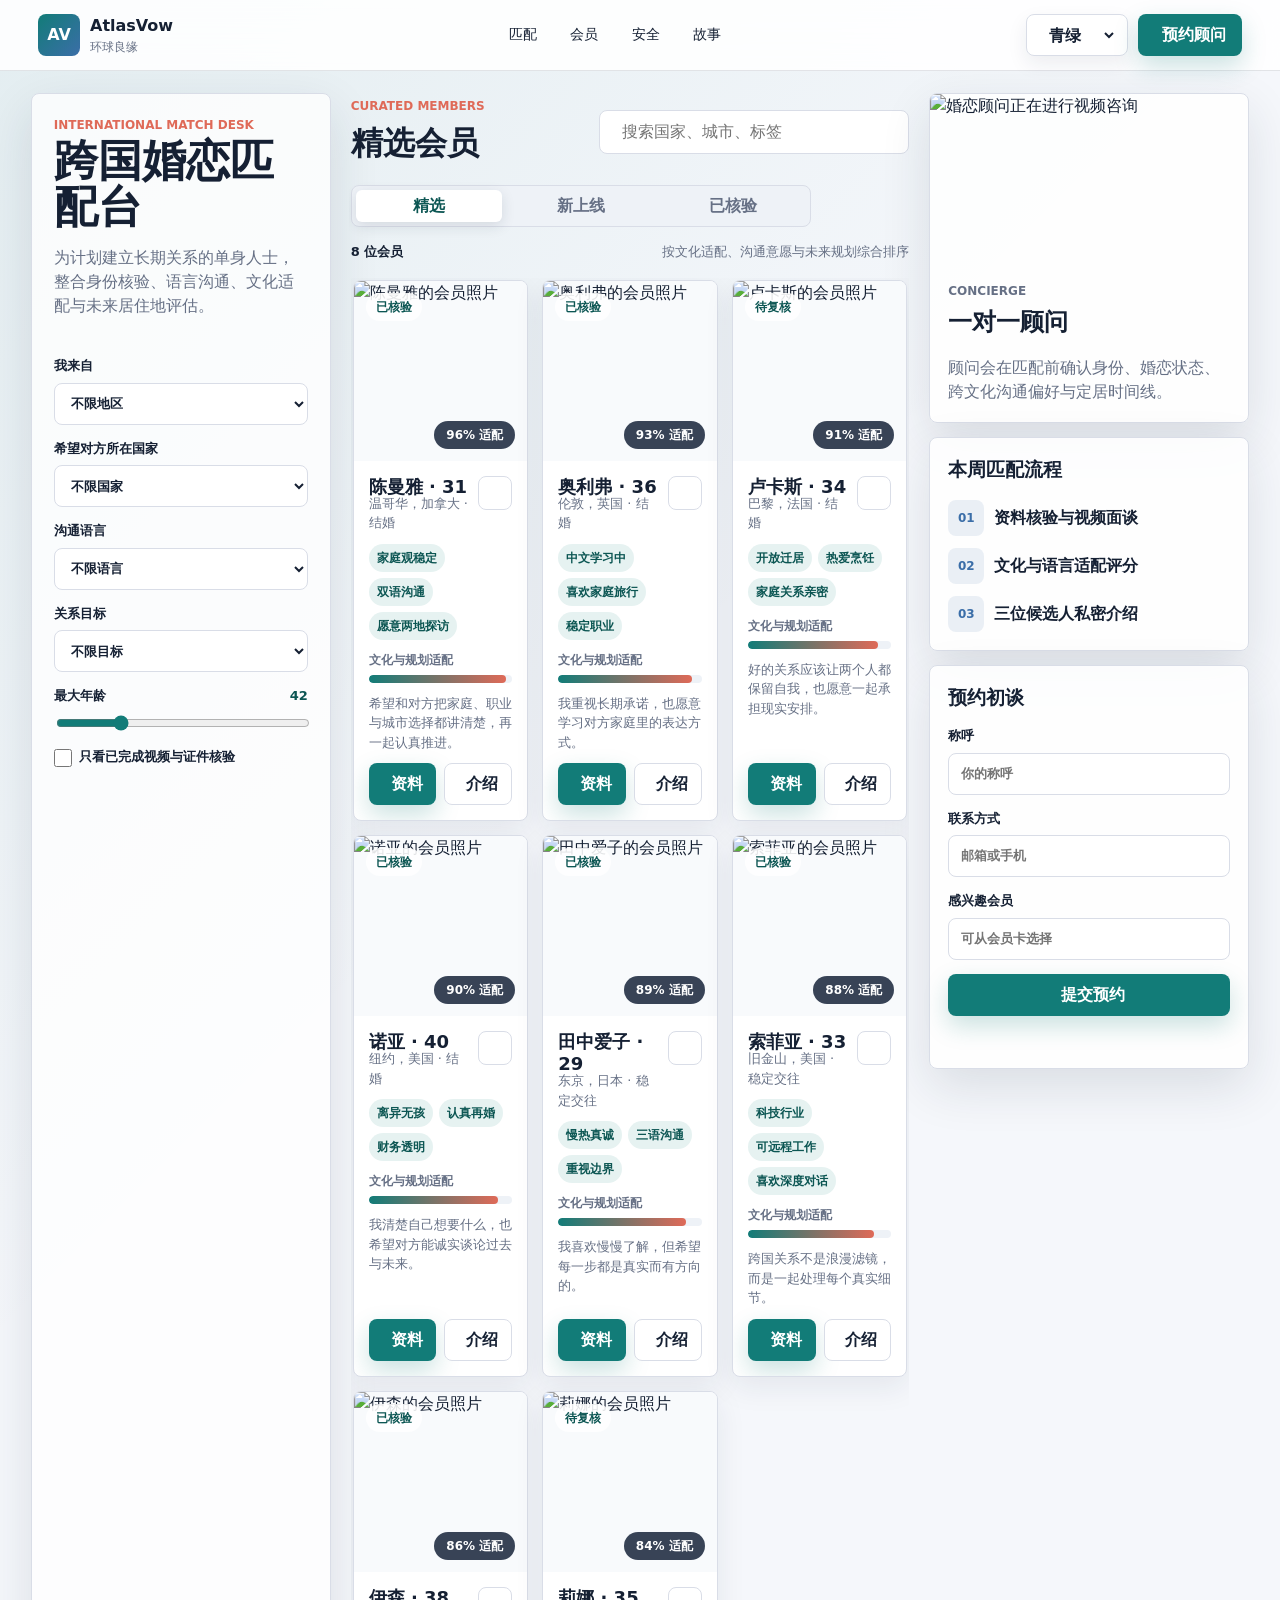
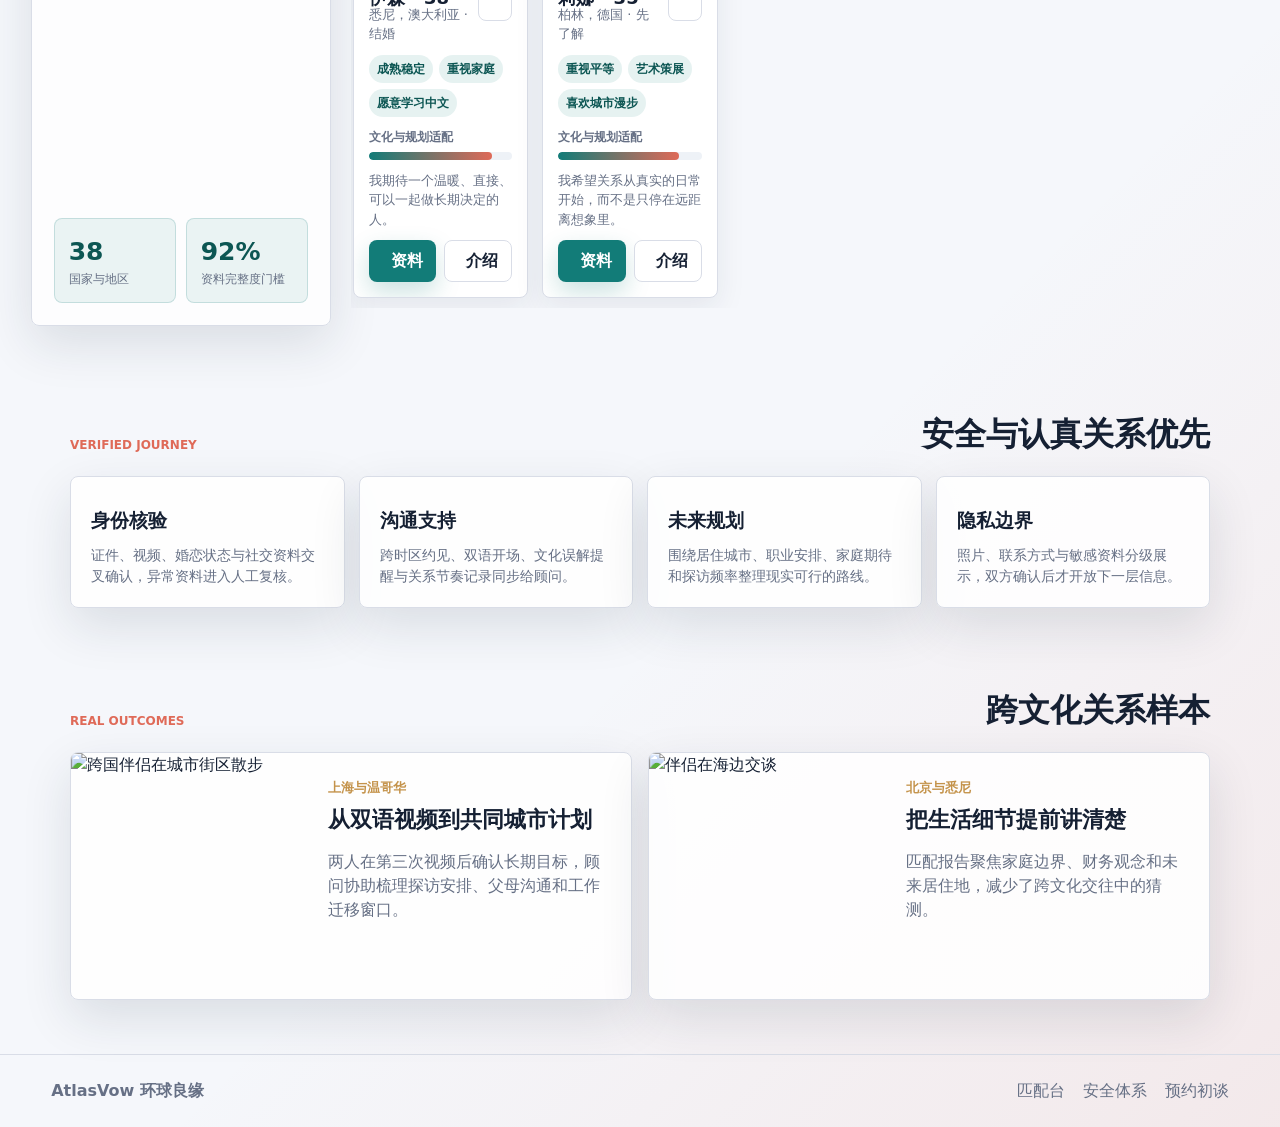
==== index.html @ 8a1e71da "Initial static site" ====
<!DOCTYPE html>
<html lang="zh-CN">
  <head>
    <meta charset="UTF-8" />
    <meta name="viewport" content="width=device-width, initial-scale=1.0" />
    <title>AtlasVow 环球良缘</title>
    <meta
      name="description"
      content="AtlasVow 环球良缘，为认真关系提供跨国婚恋匹配、身份核验、文化沟通与定居规划。"
    />
    <link rel="preconnect" href="https://images.unsplash.com" />
    <link rel="preconnect" href="https://unpkg.com" />
    <script>
      try {
        document.documentElement.dataset.theme =
          localStorage.getItem("atlasvowTheme") || "default";
      } catch (error) {
        document.documentElement.dataset.theme = "default";
      }
    </script>
    <link rel="stylesheet" href="styles.css" />
  </head>
  <body>
    <header class="site-header">
      <a class="brand" href="#match">
        <span class="brand-mark">AV</span>
        <span>
          <strong>AtlasVow</strong>
          <small>环球良缘</small>
        </span>
      </a>
      <nav class="top-nav" aria-label="主导航">
        <a href="#match">匹配</a>
        <a href="#members">会员</a>
        <a href="#trust">安全</a>
        <a href="#stories">故事</a>
      </nav>
      <div class="header-controls">
        <label class="theme-picker" aria-label="切换网站皮肤">
          <i data-lucide="palette"></i>
          <select id="themeSelect">
            <option value="default">青绿</option>
            <option value="pink">粉色</option>
            <option value="ocean">深海</option>
          </select>
        </label>
        <a class="header-action" href="#consult">
          <i data-lucide="calendar-check"></i>
          预约顾问
        </a>
      </div>
    </header>

    <main>
      <section id="match" class="match-workbench" aria-labelledby="matchTitle">
        <aside class="filter-panel" aria-label="匹配筛选">
          <div class="panel-heading">
            <p class="eyebrow">International Match Desk</p>
            <h1 id="matchTitle">跨国婚恋匹配台</h1>
            <p>
              为计划建立长期关系的单身人士，整合身份核验、语言沟通、文化适配与未来居住地评估。
            </p>
          </div>

          <form class="filter-form" id="filterForm">
            <label>
              <span>我来自</span>
              <select id="homeFilter" name="home">
                <option value="all">不限地区</option>
                <option value="中国">中国</option>
                <option value="美国">美国</option>
                <option value="加拿大">加拿大</option>
                <option value="澳大利亚">澳大利亚</option>
              </select>
            </label>

            <label>
              <span>希望对方所在国家</span>
              <select id="countryFilter" name="country">
                <option value="all">不限国家</option>
                <option value="美国">美国</option>
                <option value="加拿大">加拿大</option>
                <option value="英国">英国</option>
                <option value="法国">法国</option>
                <option value="德国">德国</option>
                <option value="澳大利亚">澳大利亚</option>
                <option value="日本">日本</option>
              </select>
            </label>

            <label>
              <span>沟通语言</span>
              <select id="languageFilter" name="language">
                <option value="all">不限语言</option>
                <option value="中文">中文</option>
                <option value="英文">英文</option>
                <option value="法文">法文</option>
                <option value="德文">德文</option>
                <option value="日文">日文</option>
              </select>
            </label>

            <label>
              <span>关系目标</span>
              <select id="intentFilter" name="intent">
                <option value="all">不限目标</option>
                <option value="结婚">结婚</option>
                <option value="稳定交往">稳定交往</option>
                <option value="先了解">先了解</option>
              </select>
            </label>

            <label class="range-label">
              <span>最大年龄 <strong id="ageValue">42</strong></span>
              <input id="ageRange" type="range" min="24" max="99" value="42" />
            </label>

            <label class="check-row">
              <input id="verifiedFilter" type="checkbox" />
              <span>只看已完成视频与证件核验</span>
            </label>
          </form>

          <div class="metric-grid">
            <div>
              <strong>38</strong>
              <span>国家与地区</span>
            </div>
            <div>
              <strong>92%</strong>
              <span>资料完整度门槛</span>
            </div>
          </div>
        </aside>

        <section id="members" class="members-panel" aria-labelledby="membersTitle">
          <div class="members-toolbar">
            <div>
              <p class="eyebrow">Curated Members</p>
              <h2 id="membersTitle">精选会员</h2>
            </div>
            <label class="search-box">
              <i data-lucide="search"></i>
              <input id="searchInput" type="search" placeholder="搜索国家、城市、标签" />
            </label>
          </div>

          <div class="segmented-control" role="tablist" aria-label="会员视图">
            <button class="is-active" type="button" data-mode="featured">精选</button>
            <button type="button" data-mode="new">新上线</button>
            <button type="button" data-mode="verified">已核验</button>
          </div>

          <div class="result-line">
            <span id="resultCount">0 位会员</span>
            <span>按文化适配、沟通意愿与未来规划综合排序</span>
          </div>

          <div class="profile-grid" id="profileGrid" aria-live="polite"></div>
        </section>

        <aside class="concierge-panel" aria-label="顾问服务">
          <div class="advisor-card">
            <div class="advisor-photo">
              <img
                src="https://images.unsplash.com/photo-1551836022-d5d88e9218df?auto=format&fit=crop&w=800&q=80"
                alt="婚恋顾问正在进行视频咨询"
              />
            </div>
            <div>
              <p class="eyebrow">Concierge</p>
              <h2>一对一顾问</h2>
              <p>
                顾问会在匹配前确认身份、婚恋状态、跨文化沟通偏好与定居时间线。
              </p>
            </div>
          </div>

          <div class="agenda-card">
            <h3>本周匹配流程</h3>
            <ol>
              <li>
                <span>01</span>
                <p>资料核验与视频面谈</p>
              </li>
              <li>
                <span>02</span>
                <p>文化与语言适配评分</p>
              </li>
              <li>
                <span>03</span>
                <p>三位候选人私密介绍</p>
              </li>
            </ol>
          </div>

          <form id="consult" class="consult-form">
            <h3>预约初谈</h3>
            <label>
              <span>称呼</span>
              <input type="text" name="name" placeholder="你的称呼" required />
            </label>
            <label>
              <span>联系方式</span>
              <input type="text" name="contact" placeholder="邮箱或手机" required />
            </label>
            <label>
              <span>感兴趣会员</span>
              <input id="selectedMember" type="text" name="member" placeholder="可从会员卡选择" />
            </label>
            <button type="submit">
              <i data-lucide="send"></i>
              提交预约
            </button>
            <p id="formMessage" class="form-message" role="status"></p>
          </form>
        </aside>
      </section>

      <section id="trust" class="trust-section" aria-labelledby="trustTitle">
        <div class="section-heading">
          <p class="eyebrow">Verified Journey</p>
          <h2 id="trustTitle">安全与认真关系优先</h2>
        </div>
        <div class="trust-grid">
          <article>
            <i data-lucide="badge-check"></i>
            <h3>身份核验</h3>
            <p>证件、视频、婚恋状态与社交资料交叉确认，异常资料进入人工复核。</p>
          </article>
          <article>
            <i data-lucide="languages"></i>
            <h3>沟通支持</h3>
            <p>跨时区约见、双语开场、文化误解提醒与关系节奏记录同步给顾问。</p>
          </article>
          <article>
            <i data-lucide="map"></i>
            <h3>未来规划</h3>
            <p>围绕居住城市、职业安排、家庭期待和探访频率整理现实可行的路线。</p>
          </article>
          <article>
            <i data-lucide="lock-keyhole"></i>
            <h3>隐私边界</h3>
            <p>照片、联系方式与敏感资料分级展示，双方确认后才开放下一层信息。</p>
          </article>
        </div>
      </section>

      <section id="stories" class="stories-section" aria-labelledby="storiesTitle">
        <div class="section-heading">
          <p class="eyebrow">Real Outcomes</p>
          <h2 id="storiesTitle">跨文化关系样本</h2>
        </div>
        <div class="story-layout">
          <article>
            <img
              src="https://images.unsplash.com/photo-1529634806980-85c3dd6d34ac?auto=format&fit=crop&w=900&q=80"
              alt="跨国伴侣在城市街区散步"
            />
            <div>
              <span>上海与温哥华</span>
              <h3>从双语视频到共同城市计划</h3>
              <p>
                两人在第三次视频后确认长期目标，顾问协助梳理探访安排、父母沟通和工作迁移窗口。
              </p>
            </div>
          </article>
          <article>
            <img
              src="https://images.unsplash.com/photo-1516589178581-6cd7833ae3b2?auto=format&fit=crop&w=900&q=80"
              alt="伴侣在海边交谈"
            />
            <div>
              <span>北京与悉尼</span>
              <h3>把生活细节提前讲清楚</h3>
              <p>
                匹配报告聚焦家庭边界、财务观念和未来居住地，减少了跨文化交往中的猜测。
              </p>
            </div>
          </article>
        </div>
      </section>
    </main>

    <dialog class="profile-dialog" id="profileDialog" aria-labelledby="dialogName">
      <button class="dialog-close" type="button" aria-label="关闭">
        <i data-lucide="x"></i>
      </button>
      <div id="dialogContent"></div>
    </dialog>

    <footer class="site-footer">
      <p>AtlasVow 环球良缘</p>
      <nav aria-label="页脚导航">
        <a href="#match">匹配台</a>
        <a href="#trust">安全体系</a>
        <a href="#consult">预约初谈</a>
      </nav>
    </footer>

    <script src="https://unpkg.com/lucide@latest/dist/umd/lucide.min.js"></script>
    <script src="script.js"></script>
  </body>
</html>
---- styles.css ----
:root {
  --ink: #152033;
  --muted: #667085;
  --line: #d9dde7;
  --paper: #ffffff;
  --canvas: #f5f7fb;
  --header-bg: rgba(255, 255, 255, 0.88);
  --panel-bg: rgba(255, 255, 255, 0.78);
  --card-bg: rgba(255, 255, 255, 0.88);
  --control-bg: #ffffff;
  --segment-bg: #eef2f7;
  --soft-bg: #f8fafc;
  --teal: #127c78;
  --teal-dark: #0c5653;
  --coral: #df6a58;
  --gold: #c4934b;
  --blue: #3b6ea8;
  --rose: #a94b61;
  --brand-rgb: 18, 124, 120;
  --accent-rgb: 223, 106, 88;
  --blue-rgb: 59, 110, 168;
  --shadow-rgb: 25, 38, 60;
  --saved-heart: #d92d20;
  --shadow: 0 18px 50px rgba(25, 38, 60, 0.12);
}

html[data-theme="pink"] {
  --ink: #2a1520;
  --muted: #765967;
  --line: #ead2dc;
  --paper: #fff8fb;
  --canvas: #fff3f7;
  --header-bg: rgba(255, 248, 251, 0.9);
  --panel-bg: rgba(255, 248, 251, 0.84);
  --card-bg: rgba(255, 250, 252, 0.92);
  --control-bg: #fffafd;
  --segment-bg: #fbe7ef;
  --soft-bg: #fff5f9;
  --teal: #d94a86;
  --teal-dark: #9c2455;
  --coral: #ee7b9b;
  --gold: #b87436;
  --blue: #8f5fbf;
  --rose: #bf2f68;
  --brand-rgb: 217, 74, 134;
  --accent-rgb: 238, 123, 155;
  --blue-rgb: 143, 95, 191;
  --shadow-rgb: 85, 35, 58;
  --saved-heart: #e11d48;
  --shadow: 0 18px 50px rgba(85, 35, 58, 0.14);
}

html[data-theme="ocean"] {
  --ink: #10243a;
  --muted: #58708a;
  --line: #c9d9e8;
  --paper: #f7fbff;
  --canvas: #edf6fb;
  --header-bg: rgba(247, 251, 255, 0.9);
  --panel-bg: rgba(247, 251, 255, 0.82);
  --card-bg: rgba(255, 255, 255, 0.9);
  --control-bg: #ffffff;
  --segment-bg: #e1eef7;
  --soft-bg: #f3f9fd;
  --teal: #2367a8;
  --teal-dark: #174976;
  --coral: #2aa6a1;
  --gold: #b9852b;
  --blue: #1f7a9d;
  --rose: #b2446b;
  --brand-rgb: 35, 103, 168;
  --accent-rgb: 42, 166, 161;
  --blue-rgb: 31, 122, 157;
  --shadow-rgb: 16, 36, 58;
  --saved-heart: #d92d20;
  --shadow: 0 18px 50px rgba(16, 36, 58, 0.13);
}

* {
  box-sizing: border-box;
}

html {
  scroll-behavior: smooth;
}

body {
  margin: 0;
  background:
    linear-gradient(135deg, rgba(var(--brand-rgb), 0.08), transparent 34%),
    linear-gradient(315deg, rgba(var(--accent-rgb), 0.1), transparent 28%),
    var(--canvas);
  color: var(--ink);
  font-family:
    Inter, ui-sans-serif, system-ui, -apple-system, BlinkMacSystemFont, "Segoe UI",
    "PingFang SC", "Hiragino Sans GB", "Microsoft YaHei", sans-serif;
  line-height: 1.5;
  transition:
    background-color 0.25s ease,
    color 0.25s ease;
}

img {
  display: block;
  max-width: 100%;
}

a {
  color: inherit;
  text-decoration: none;
}

button,
input,
select {
  font: inherit;
}

button {
  cursor: pointer;
}

.site-header {
  position: sticky;
  top: 0;
  z-index: 20;
  display: grid;
  grid-template-columns: auto 1fr auto;
  align-items: center;
  gap: 24px;
  padding: 14px clamp(16px, 3vw, 38px);
  background: var(--header-bg);
  border-bottom: 1px solid rgba(var(--shadow-rgb), 0.12);
  backdrop-filter: blur(18px);
}

.brand {
  display: inline-flex;
  align-items: center;
  gap: 10px;
  min-width: 166px;
}

.brand-mark {
  display: grid;
  width: 42px;
  height: 42px;
  place-items: center;
  border-radius: 8px;
  background: linear-gradient(135deg, var(--teal), var(--blue));
  color: #fff;
  font-weight: 800;
  letter-spacing: 0;
}

.brand strong,
.brand small {
  display: block;
}

.brand small {
  color: var(--muted);
  font-size: 12px;
}

.top-nav {
  display: flex;
  justify-content: center;
  gap: clamp(12px, 2.6vw, 34px);
  color: var(--ink);
  font-size: 14px;
}

.top-nav a {
  padding: 8px 0;
  border-bottom: 2px solid transparent;
}

.top-nav a:hover,
.top-nav a:focus-visible {
  color: var(--teal-dark);
  border-color: var(--teal);
}

.header-action,
.consult-form button,
.profile-actions button,
.dialog-action {
  display: inline-flex;
  align-items: center;
  justify-content: center;
  gap: 8px;
  min-height: 42px;
  border: 0;
  border-radius: 8px;
  background: var(--teal);
  color: #fff;
  font-weight: 700;
  box-shadow: 0 10px 24px rgba(var(--brand-rgb), 0.22);
}

.header-controls {
  display: flex;
  align-items: center;
  justify-content: end;
  gap: 10px;
  min-width: 0;
}

.theme-picker {
  display: inline-flex;
  align-items: center;
  gap: 8px;
  min-height: 42px;
  padding: 0 10px;
  border: 1px solid var(--line);
  border-radius: 8px;
  background: var(--control-bg);
  color: var(--teal-dark);
  box-shadow: 0 8px 20px rgba(var(--shadow-rgb), 0.08);
}

.theme-picker svg {
  width: 18px;
  height: 18px;
}

.theme-picker select {
  width: 72px;
  min-width: 0;
  border: 0;
  outline: 0;
  background: transparent;
  color: var(--ink);
  font-weight: 800;
}

.theme-picker:focus-within {
  border-color: rgba(var(--brand-rgb), 0.5);
  box-shadow: 0 0 0 3px rgba(var(--brand-rgb), 0.14);
}

.header-action {
  padding: 0 16px;
  white-space: nowrap;
}

.header-action:hover,
.consult-form button:hover,
.profile-actions button:hover,
.dialog-action:hover {
  background: var(--teal-dark);
}

.header-action svg,
.consult-form button svg,
.profile-actions button svg,
.dialog-action svg,
.search-box svg,
.trust-grid svg,
.dialog-close svg {
  width: 18px;
  height: 18px;
  stroke-width: 2;
}

.match-workbench {
  display: grid;
  grid-template-columns: minmax(245px, 300px) minmax(0, 1fr) minmax(260px, 320px);
  gap: 18px;
  min-height: calc(100vh - 72px);
  padding: 22px clamp(14px, 2.4vw, 34px) 30px;
}

.filter-panel,
.members-panel,
.concierge-panel {
  min-width: 0;
}

.filter-panel {
  border: 1px solid var(--line);
  border-radius: 8px;
  background: var(--panel-bg);
  box-shadow: var(--shadow);
}

.filter-panel {
  display: flex;
  flex-direction: column;
  gap: 22px;
  padding: 22px;
}

.panel-heading h1,
.members-toolbar h2,
.section-heading h2,
.concierge-panel h2 {
  margin: 0;
  letter-spacing: 0;
}

.panel-heading h1 {
  margin-top: 4px;
  font-size: 44px;
  line-height: 1.05;
}

.panel-heading p:not(.eyebrow),
.advisor-card p,
.trust-grid p,
.story-layout p,
.profile-meta,
.result-line,
.form-message {
  color: var(--muted);
}

.eyebrow {
  margin: 0 0 4px;
  color: var(--coral);
  font-size: 12px;
  font-weight: 800;
  letter-spacing: 0;
  text-transform: uppercase;
}

.filter-form,
.consult-form {
  display: grid;
  gap: 14px;
}

.filter-form label,
.consult-form label {
  display: grid;
  gap: 7px;
  color: var(--ink);
  font-size: 13px;
  font-weight: 700;
}

.filter-form select,
.filter-form input[type="range"],
.consult-form input,
.search-box input {
  width: 100%;
}

.filter-form select,
.consult-form input,
.search-box {
  border: 1px solid var(--line);
  border-radius: 8px;
  background: var(--control-bg);
}

.filter-form select,
.consult-form input {
  min-height: 42px;
  padding: 0 12px;
  color: var(--ink);
}

.range-label span {
  display: flex;
  align-items: center;
  justify-content: space-between;
}

.range-label strong {
  color: var(--teal-dark);
}

input[type="range"] {
  accent-color: var(--teal);
}

.check-row {
  grid-template-columns: 18px 1fr;
  align-items: start;
}

.check-row input {
  width: 18px;
  height: 18px;
  margin: 2px 0 0;
  accent-color: var(--teal);
}

.metric-grid {
  display: grid;
  grid-template-columns: 1fr 1fr;
  gap: 10px;
  margin-top: auto;
}

.metric-grid div {
  padding: 14px;
  border: 1px solid rgba(var(--brand-rgb), 0.18);
  border-radius: 8px;
  background: rgba(var(--brand-rgb), 0.08);
}

.metric-grid strong,
.metric-grid span {
  display: block;
}

.metric-grid strong {
  color: var(--teal-dark);
  font-size: 25px;
}

.metric-grid span {
  color: var(--muted);
  font-size: 12px;
}

.members-panel {
  display: flex;
  flex-direction: column;
  padding: 4px 2px 18px;
  overflow: hidden;
}

.members-toolbar {
  display: grid;
  grid-template-columns: minmax(0, 1fr) minmax(230px, 310px);
  gap: 16px;
  align-items: center;
}

.members-toolbar h2,
.section-heading h2 {
  font-size: 32px;
}

.search-box {
  display: flex;
  align-items: center;
  gap: 8px;
  min-height: 44px;
  padding: 0 12px;
  color: var(--muted);
}

.search-box input {
  min-width: 0;
  border: 0;
  outline: 0;
  color: var(--ink);
}

.segmented-control {
  display: grid;
  grid-template-columns: repeat(3, minmax(0, 1fr));
  gap: 6px;
  width: min(460px, 100%);
  min-height: 42px;
  margin: 18px 0 12px;
  padding: 4px;
  border: 1px solid var(--line);
  border-radius: 8px;
  background: var(--segment-bg);
}

.segmented-control button {
  min-width: 0;
  border: 0;
  border-radius: 6px;
  background: transparent;
  color: var(--muted);
  font-weight: 800;
}

.segmented-control button.is-active {
  background: var(--control-bg);
  color: var(--teal-dark);
  box-shadow: 0 4px 14px rgba(var(--shadow-rgb), 0.12);
}

.result-line {
  display: flex;
  align-items: center;
  justify-content: space-between;
  gap: 14px;
  min-height: 25px;
  margin-bottom: 14px;
  font-size: 13px;
}

.result-line span:first-child {
  color: var(--ink);
  font-weight: 800;
}

.profile-grid {
  display: grid;
  grid-template-columns: repeat(3, minmax(0, 1fr));
  gap: 14px;
  overflow-y: auto;
  padding: 2px 2px 10px;
}

.profile-card {
  position: relative;
  display: flex;
  min-height: 430px;
  flex-direction: column;
  overflow: hidden;
  border: 1px solid var(--line);
  border-radius: 8px;
  background: var(--control-bg);
  box-shadow: 0 10px 30px rgba(var(--shadow-rgb), 0.08);
}

.profile-photo {
  position: relative;
  height: 180px;
  overflow: hidden;
  background: var(--soft-bg);
}

.profile-photo img {
  width: 100%;
  height: 100%;
  object-fit: cover;
  transition: transform 0.4s ease;
}

.profile-card:hover .profile-photo img {
  transform: scale(1.04);
}

.photo-badge,
.score-pill {
  position: absolute;
  display: inline-flex;
  align-items: center;
  min-height: 28px;
  border-radius: 999px;
  font-size: 12px;
  font-weight: 800;
}

.photo-badge {
  top: 12px;
  left: 12px;
  padding: 0 10px;
  background: var(--header-bg);
  color: var(--teal-dark);
}

.score-pill {
  right: 12px;
  bottom: 12px;
  padding: 0 12px;
  background: rgba(var(--shadow-rgb), 0.86);
  color: #fff;
}

.profile-body {
  display: flex;
  flex: 1;
  flex-direction: column;
  gap: 11px;
  padding: 15px;
}

.profile-topline {
  display: flex;
  align-items: start;
  justify-content: space-between;
  gap: 8px;
}

.profile-topline h3 {
  margin: 0;
  font-size: 18px;
  line-height: 1.22;
}

.favorite-button {
  display: grid;
  width: 34px;
  height: 34px;
  flex: 0 0 34px;
  place-items: center;
  border: 1px solid var(--line);
  border-radius: 8px;
  background: var(--control-bg);
  color: #98a2b3;
}

.favorite-button svg {
  width: 18px;
  height: 18px;
}

.favorite-button.is-saved {
  border-color: rgba(var(--accent-rgb), 0.32);
  background: rgba(var(--accent-rgb), 0.12);
  color: var(--saved-heart);
}

.favorite-button.is-saved svg {
  fill: currentColor;
  stroke: currentColor;
}

.profile-meta {
  margin: -4px 0 0;
  font-size: 13px;
}

.tag-list {
  display: flex;
  flex-wrap: wrap;
  gap: 6px;
}

.tag-list span {
  max-width: 100%;
  padding: 5px 8px;
  border-radius: 999px;
  background: rgba(var(--brand-rgb), 0.1);
  color: var(--teal-dark);
  font-size: 12px;
  font-weight: 700;
}

.compatibility {
  display: grid;
  gap: 6px;
}

.compatibility span {
  color: var(--muted);
  font-size: 12px;
  font-weight: 800;
}

.bar {
  height: 8px;
  overflow: hidden;
  border-radius: 999px;
  background: var(--segment-bg);
}

.bar i {
  display: block;
  height: 100%;
  border-radius: inherit;
  background: linear-gradient(90deg, var(--teal), var(--coral));
}

.profile-quote {
  margin: 0;
  color: var(--muted);
  font-size: 13px;
}

.profile-actions {
  display: grid;
  grid-template-columns: 1fr 1fr;
  gap: 8px;
  margin-top: auto;
}

.profile-actions button {
  min-width: 0;
  padding: 0 8px;
}

.profile-actions .secondary {
  border: 1px solid var(--line);
  background: var(--control-bg);
  color: var(--ink);
  box-shadow: none;
}

.profile-actions .secondary:hover {
  border-color: rgba(var(--brand-rgb), 0.4);
  background: rgba(var(--brand-rgb), 0.08);
  color: var(--teal-dark);
}

.empty-state {
  grid-column: 1 / -1;
  min-height: 260px;
  display: grid;
  place-items: center;
  border: 1px dashed var(--line);
  border-radius: 8px;
  color: var(--muted);
  text-align: center;
}

.concierge-panel {
  display: grid;
  align-content: start;
  gap: 14px;
}

.advisor-card,
.agenda-card,
.consult-form,
.trust-grid article,
.story-layout article {
  border: 1px solid var(--line);
  border-radius: 8px;
  background: var(--card-bg);
  box-shadow: var(--shadow);
}

.advisor-card {
  overflow: hidden;
}

.advisor-photo {
  height: 170px;
  overflow: hidden;
}

.advisor-photo img,
.story-layout img {
  width: 100%;
  height: 100%;
  object-fit: cover;
}

.advisor-card > div:not(.advisor-photo),
.agenda-card,
.consult-form {
  padding: 18px;
}

.advisor-card h2,
.agenda-card h3,
.consult-form h3,
.trust-grid h3,
.story-layout h3 {
  margin: 0;
}

.advisor-card p:last-child {
  margin-bottom: 0;
}

.agenda-card ol {
  display: grid;
  gap: 12px;
  margin: 16px 0 0;
  padding: 0;
  list-style: none;
}

.agenda-card li {
  display: grid;
  grid-template-columns: 36px 1fr;
  gap: 10px;
  align-items: center;
}

.agenda-card li span {
  display: grid;
  width: 36px;
  height: 36px;
  place-items: center;
  border-radius: 8px;
  background: rgba(var(--blue-rgb), 0.1);
  color: var(--blue);
  font-size: 12px;
  font-weight: 900;
}

.agenda-card p {
  margin: 0;
  color: var(--ink);
  font-weight: 700;
}

.consult-form button {
  width: 100%;
  padding: 0 14px;
}

.form-message {
  min-height: 20px;
  margin: 0;
  font-size: 13px;
}

.trust-section,
.stories-section {
  padding: 54px clamp(16px, 4vw, 60px);
}

.section-heading {
  display: flex;
  align-items: end;
  justify-content: space-between;
  gap: 24px;
  max-width: 1140px;
  margin: 0 auto 18px;
}

.trust-grid {
  display: grid;
  grid-template-columns: repeat(4, minmax(0, 1fr));
  gap: 14px;
  max-width: 1140px;
  margin: 0 auto;
}

.trust-grid article {
  display: grid;
  gap: 10px;
  padding: 20px;
}

.trust-grid svg {
  color: var(--teal);
}

.trust-grid p {
  margin: 0;
  font-size: 14px;
}

.stories-section {
  padding-top: 24px;
}

.story-layout {
  display: grid;
  grid-template-columns: 1fr 1fr;
  gap: 16px;
  max-width: 1140px;
  margin: 0 auto;
}

.story-layout article {
  display: grid;
  grid-template-columns: 42% 1fr;
  min-height: 248px;
  overflow: hidden;
}

.story-layout div {
  padding: 22px;
}

.story-layout span {
  color: var(--gold);
  font-size: 13px;
  font-weight: 900;
}

.story-layout h3 {
  margin-top: 8px;
  font-size: 22px;
  line-height: 1.2;
}

.site-footer {
  display: flex;
  justify-content: space-between;
  gap: 18px;
  padding: 24px clamp(16px, 4vw, 60px);
  border-top: 1px solid var(--line);
  color: var(--muted);
}

.site-footer p {
  margin: 0;
  font-weight: 900;
}

.site-footer nav {
  display: flex;
  gap: 18px;
}

.profile-dialog {
  width: min(880px, calc(100vw - 28px));
  padding: 0;
  overflow: hidden;
  border: 0;
  border-radius: 8px;
  box-shadow: 0 34px 90px rgba(var(--shadow-rgb), 0.28);
}

.profile-dialog::backdrop {
  background: rgba(var(--shadow-rgb), 0.56);
  backdrop-filter: blur(6px);
}

.dialog-close {
  position: absolute;
  top: 12px;
  right: 12px;
  z-index: 2;
  display: grid;
  width: 38px;
  height: 38px;
  place-items: center;
  border: 1px solid rgba(255, 255, 255, 0.36);
  border-radius: 8px;
  background: rgba(var(--shadow-rgb), 0.62);
  color: #fff;
}

.dialog-profile {
  display: grid;
  grid-template-columns: 42% 1fr;
  min-height: 520px;
  background: var(--control-bg);
}

.dialog-visual {
  position: relative;
  min-height: 520px;
  background: var(--soft-bg);
}

.dialog-visual img {
  width: 100%;
  height: 100%;
  object-fit: cover;
}

.dialog-visual .score-pill {
  right: 18px;
  bottom: 18px;
}

.dialog-details {
  display: grid;
  align-content: start;
  gap: 18px;
  padding: 34px;
}

.dialog-details h2 {
  margin: 0;
  font-size: 38px;
  line-height: 1.05;
}

.dialog-details p {
  margin: 0;
  color: var(--muted);
}

.fact-grid {
  display: grid;
  grid-template-columns: 1fr 1fr;
  gap: 10px;
}

.fact-grid div {
  padding: 12px;
  border: 1px solid var(--line);
  border-radius: 8px;
  background: var(--soft-bg);
}

.fact-grid span,
.fact-grid strong {
  display: block;
}

.fact-grid span {
  color: var(--muted);
  font-size: 12px;
}

.fact-grid strong {
  margin-top: 4px;
}

.dialog-action {
  width: fit-content;
  padding: 0 18px;
}

@media (max-width: 1220px) {
  .match-workbench {
    grid-template-columns: 270px minmax(0, 1fr);
  }

  .concierge-panel {
    grid-column: 1 / -1;
    grid-template-columns: 1fr 1fr 1fr;
  }

  .profile-grid {
    max-height: none;
  }
}

@media (max-width: 980px) {
  .site-header {
    grid-template-columns: 1fr auto;
  }

  .top-nav {
    grid-column: 1 / -1;
    grid-row: 2;
    justify-content: start;
    overflow-x: auto;
    padding-bottom: 2px;
  }

  .match-workbench {
    grid-template-columns: 1fr;
  }

  .filter-panel {
    order: 1;
  }

  .members-panel {
    order: 2;
  }

  .concierge-panel {
    order: 3;
    grid-template-columns: 1fr;
  }

  .profile-grid,
  .trust-grid {
    grid-template-columns: repeat(2, minmax(0, 1fr));
  }

  .story-layout,
  .story-layout article {
    grid-template-columns: 1fr;
  }

  .story-layout img {
    height: 260px;
  }

  .panel-heading h1 {
    font-size: 36px;
  }

  .members-toolbar h2,
  .section-heading h2 {
    font-size: 30px;
  }
}

@media (max-width: 680px) {
  .site-header {
    gap: 12px;
    padding: 12px 14px;
  }

  .brand {
    min-width: 0;
  }

  .brand-mark {
    width: 38px;
    height: 38px;
  }

  .header-action {
    width: 42px;
    padding: 0;
    font-size: 0;
  }

  .header-controls {
    gap: 8px;
  }

  .theme-picker {
    width: 104px;
    padding: 0 8px;
  }

  .theme-picker select {
    width: 58px;
  }

  .header-action svg {
    width: 20px;
    height: 20px;
  }

  .match-workbench {
    padding: 14px;
  }

  .members-toolbar,
  .profile-grid,
  .trust-grid,
  .story-layout,
  .dialog-profile,
  .fact-grid {
    grid-template-columns: 1fr;
  }

  .members-toolbar {
    align-items: stretch;
  }

  .result-line {
    align-items: start;
    flex-direction: column;
  }

  .profile-card {
    min-height: 0;
  }

  .profile-photo {
    height: 250px;
  }

  .section-heading,
  .site-footer {
    align-items: start;
    flex-direction: column;
  }

  .trust-section,
  .stories-section {
    padding: 36px 14px;
  }

  .dialog-visual {
    min-height: 360px;
  }

  .dialog-details {
    padding: 24px;
  }

  .panel-heading h1,
  .dialog-details h2 {
    font-size: 30px;
  }

  .members-toolbar h2,
  .section-heading h2 {
    font-size: 26px;
  }
}
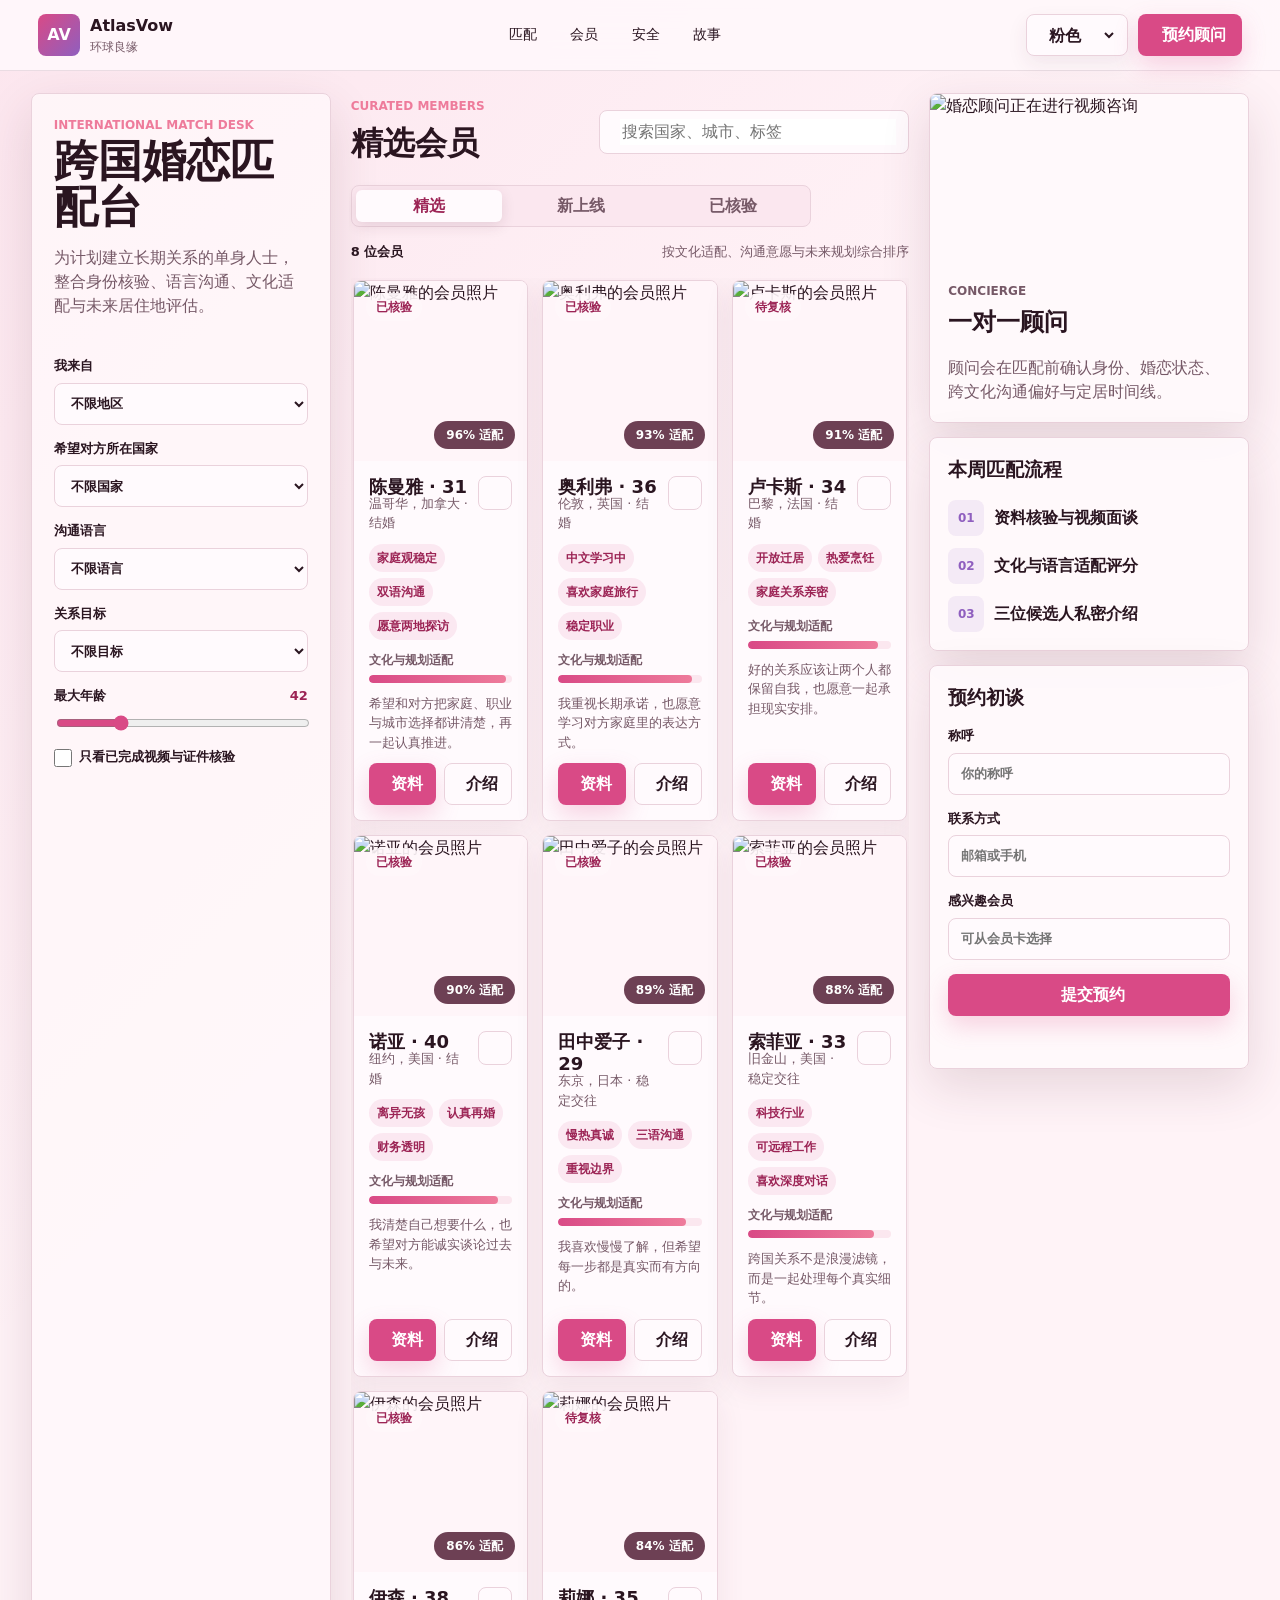
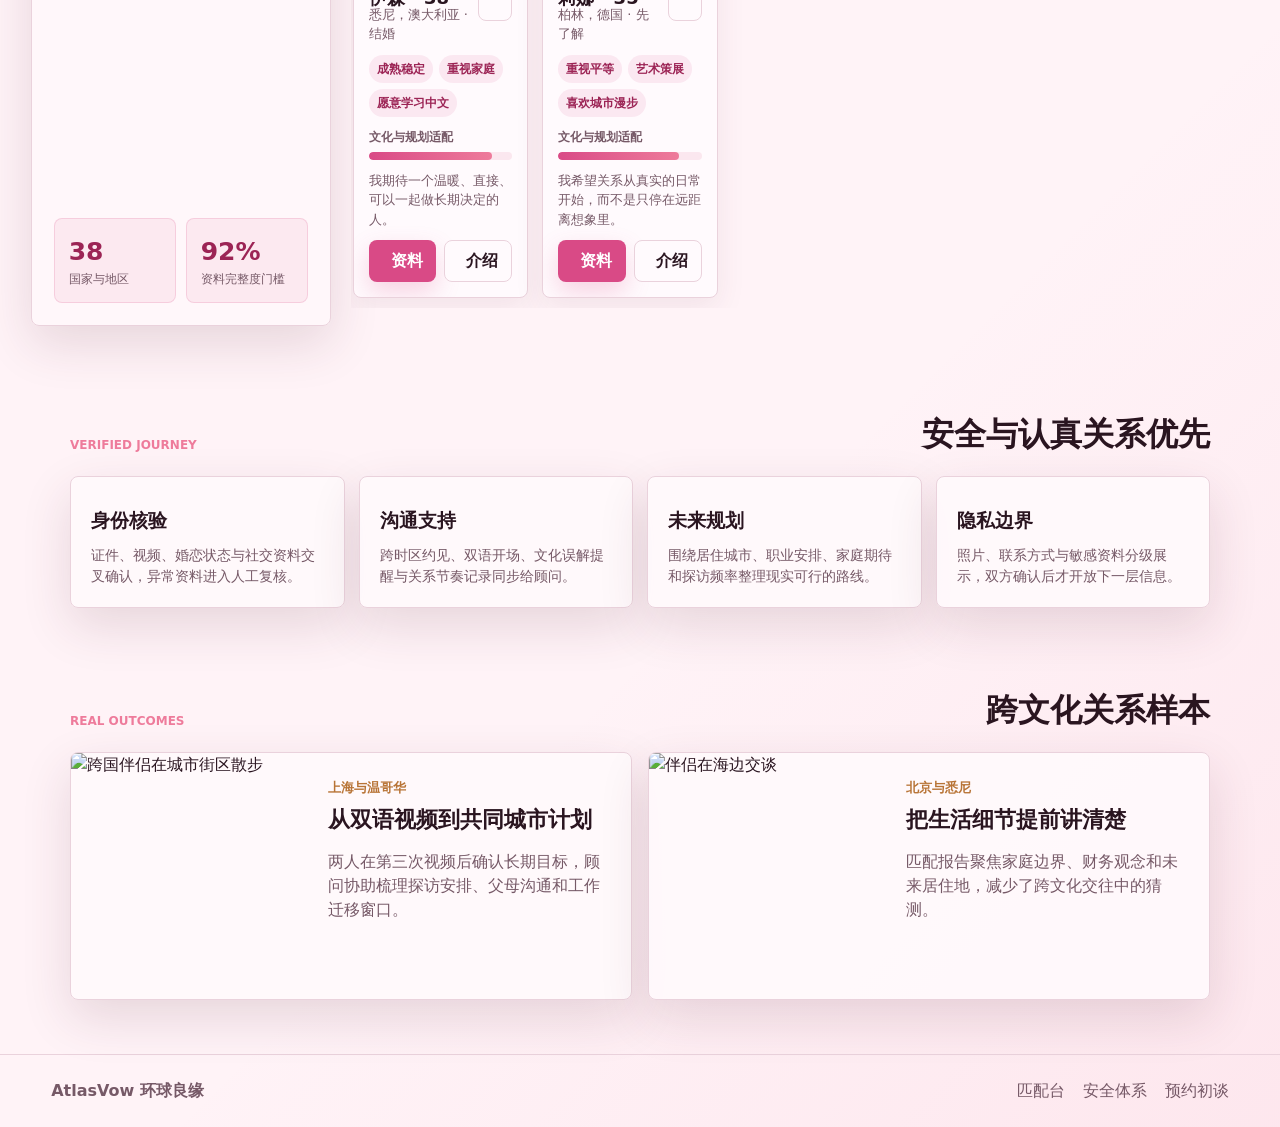
==== commit de8dfc8e: "Persist selected theme" ====
--- a/index.html
+++ b/index.html
@@ -11,12 +11,16 @@
     <link rel="preconnect" href="https://images.unsplash.com" />
     <link rel="preconnect" href="https://unpkg.com" />
     <script>
-      try {
-        document.documentElement.dataset.theme =
-          localStorage.getItem("atlasvowTheme") || "default";
-      } catch (error) {
-        document.documentElement.dataset.theme = "default";
-      }
+      (() => {
+        try {
+          const savedTheme = localStorage.getItem("atlasvowTheme");
+          const availableThemes = ["default", "pink", "ocean"];
+          document.documentElement.dataset.theme =
+            availableThemes.includes(savedTheme) ? savedTheme : "pink";
+        } catch (error) {
+          document.documentElement.dataset.theme = "pink";
+        }
+      })();
     </script>
     <link rel="stylesheet" href="styles.css" />
   </head>
@@ -40,7 +44,7 @@
           <i data-lucide="palette"></i>
           <select id="themeSelect">
             <option value="default">青绿</option>
-            <option value="pink">粉色</option>
+            <option value="pink" selected>粉色</option>
             <option value="ocean">深海</option>
           </select>
         </label>
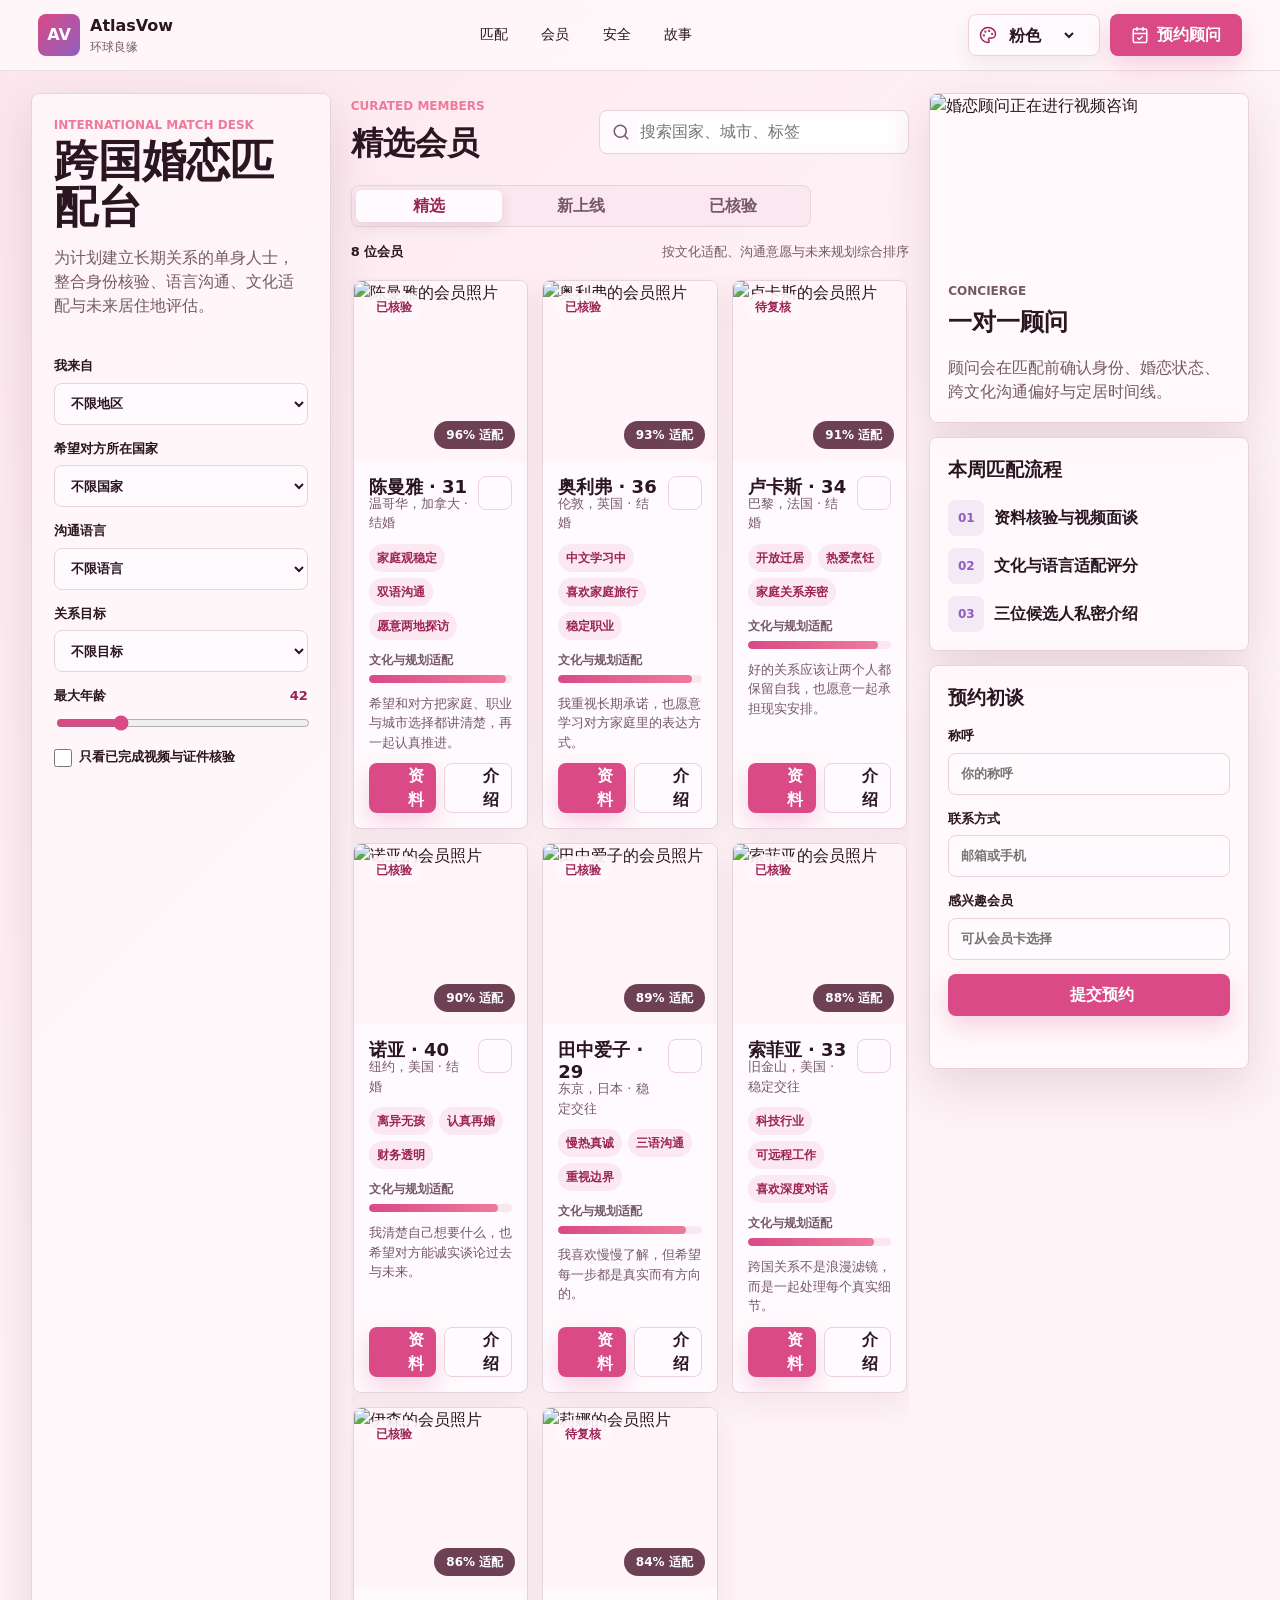
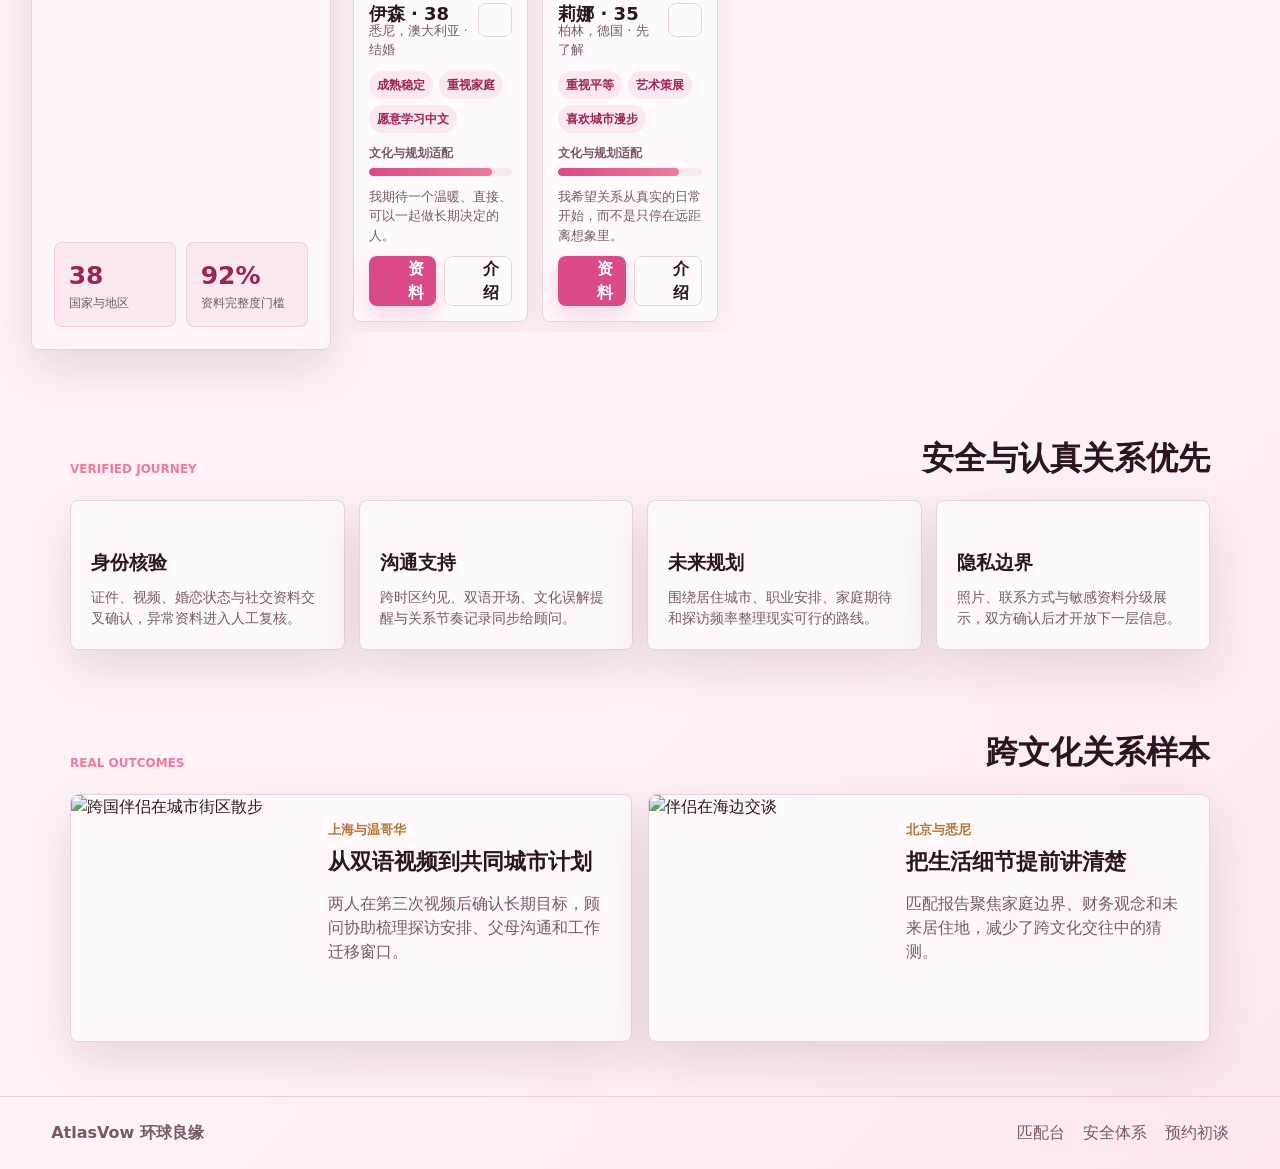
==== commit 617683d4: "Stabilize header and search icons" ====
--- a/index.html
+++ b/index.html
@@ -41,7 +41,15 @@
       </nav>
       <div class="header-controls">
         <label class="theme-picker" aria-label="切换网站皮肤">
-          <i data-lucide="palette"></i>
+          <svg aria-hidden="true" focusable="false" viewBox="0 0 24 24">
+            <circle cx="13.5" cy="6.5" r="0.5" fill="currentColor"></circle>
+            <circle cx="17.5" cy="10.5" r="0.5" fill="currentColor"></circle>
+            <circle cx="8.5" cy="7.5" r="0.5" fill="currentColor"></circle>
+            <circle cx="6.5" cy="12.5" r="0.5" fill="currentColor"></circle>
+            <path
+              d="M12 2C6.5 2 2 6.5 2 12s4.5 10 10 10c.9 0 1.5-.7 1.5-1.5 0-.4-.2-.8-.4-1.1-.3-.4-.5-.8-.5-1.3 0-1.1.9-2 2-2h1.9c3 0 5.5-2.5 5.5-5.5C22 5.9 17.5 2 12 2z"
+            ></path>
+          </svg>
           <select id="themeSelect">
             <option value="default">青绿</option>
             <option value="pink" selected>粉色</option>
@@ -49,7 +57,13 @@
           </select>
         </label>
         <a class="header-action" href="#consult">
-          <i data-lucide="calendar-check"></i>
+          <svg aria-hidden="true" focusable="false" viewBox="0 0 24 24">
+            <path d="M8 2v4"></path>
+            <path d="M16 2v4"></path>
+            <rect width="18" height="18" x="3" y="4" rx="2"></rect>
+            <path d="M3 10h18"></path>
+            <path d="m9 16 2 2 4-4"></path>
+          </svg>
           预约顾问
         </a>
       </div>
@@ -144,7 +158,10 @@
               <h2 id="membersTitle">精选会员</h2>
             </div>
             <label class="search-box">
-              <i data-lucide="search"></i>
+              <svg aria-hidden="true" focusable="false" viewBox="0 0 24 24">
+                <circle cx="11" cy="11" r="8"></circle>
+                <path d="m21 21-4.3-4.3"></path>
+              </svg>
               <input id="searchInput" type="search" placeholder="搜索国家、城市、标签" />
             </label>
           </div>
--- a/styles.css
+++ b/styles.css
@@ -116,6 +116,14 @@
   font: inherit;
 }
 
+i[data-lucide] {
+  display: inline-block;
+  width: 18px;
+  height: 18px;
+  flex: 0 0 18px;
+  line-height: 0;
+}
+
 button {
   cursor: pointer;
 }
@@ -210,7 +218,9 @@
 .theme-picker {
   display: inline-flex;
   align-items: center;
+  flex: 0 0 132px;
   gap: 8px;
+  width: 132px;
   min-height: 42px;
   padding: 0 10px;
   border: 1px solid var(--line);
@@ -221,8 +231,15 @@
 }
 
 .theme-picker svg {
+  display: block;
+  flex: 0 0 18px;
   width: 18px;
   height: 18px;
+  fill: none;
+  stroke: currentColor;
+  stroke-linecap: round;
+  stroke-linejoin: round;
+  stroke-width: 2;
 }
 
 .theme-picker select {
@@ -241,6 +258,8 @@
 }
 
 .header-action {
+  flex: 0 0 132px;
+  width: 132px;
   padding: 0 16px;
   white-space: nowrap;
 }
@@ -259,8 +278,14 @@
 .search-box svg,
 .trust-grid svg,
 .dialog-close svg {
+  display: block;
+  flex: 0 0 18px;
   width: 18px;
   height: 18px;
+  fill: none;
+  stroke: currentColor;
+  stroke-linecap: round;
+  stroke-linejoin: round;
   stroke-width: 2;
 }
 
@@ -440,6 +465,8 @@
   display: flex;
   align-items: center;
   gap: 8px;
+  justify-self: stretch;
+  width: 100%;
   min-height: 44px;
   padding: 0 12px;
   color: var(--muted);
@@ -1071,6 +1098,7 @@
   }
 
   .header-action {
+    flex: 0 0 42px;
     width: 42px;
     padding: 0;
     font-size: 0;
@@ -1081,6 +1109,7 @@
   }
 
   .theme-picker {
+    flex: 0 0 104px;
     width: 104px;
     padding: 0 8px;
   }
@@ -1090,8 +1119,15 @@
   }
 
   .header-action svg {
+    flex-basis: 20px;
     width: 20px;
     height: 20px;
+  }
+
+  .header-action i[data-lucide] {
+    width: 20px;
+    height: 20px;
+    flex-basis: 20px;
   }
 
   .match-workbench {
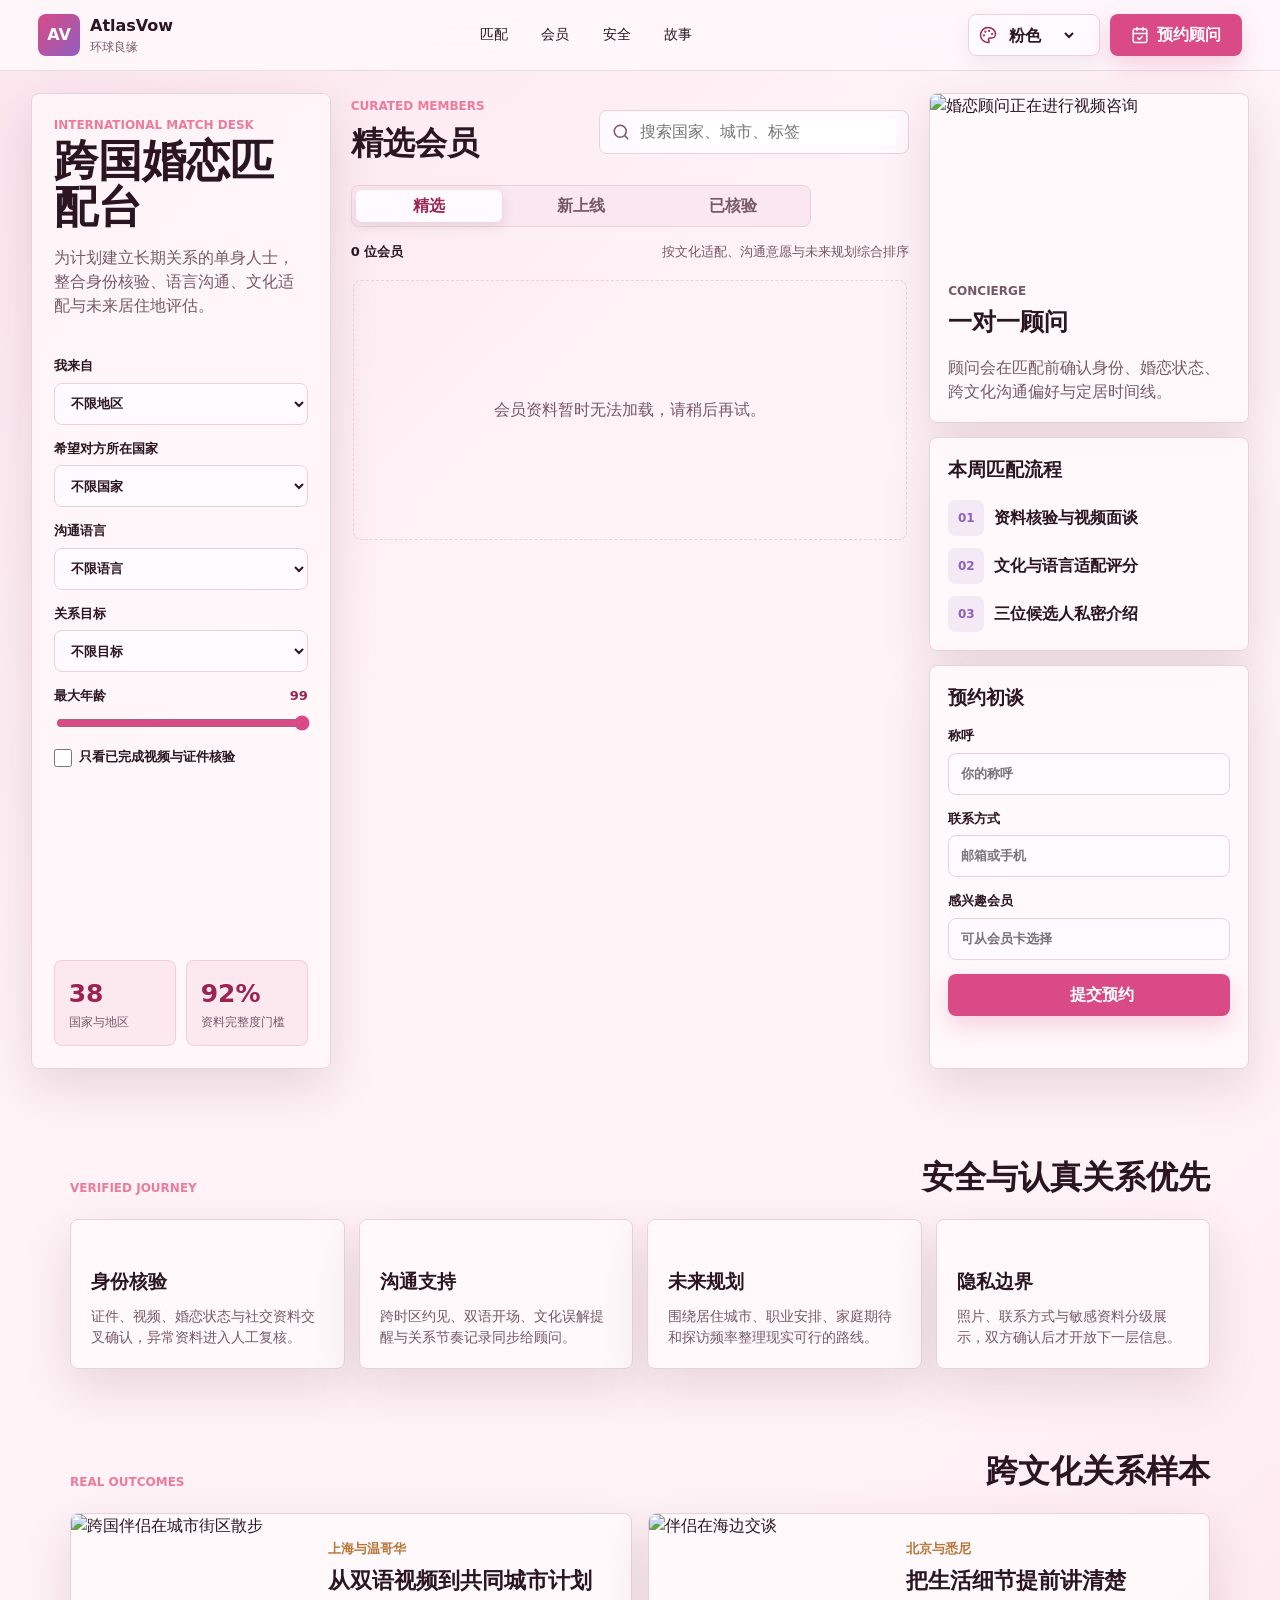
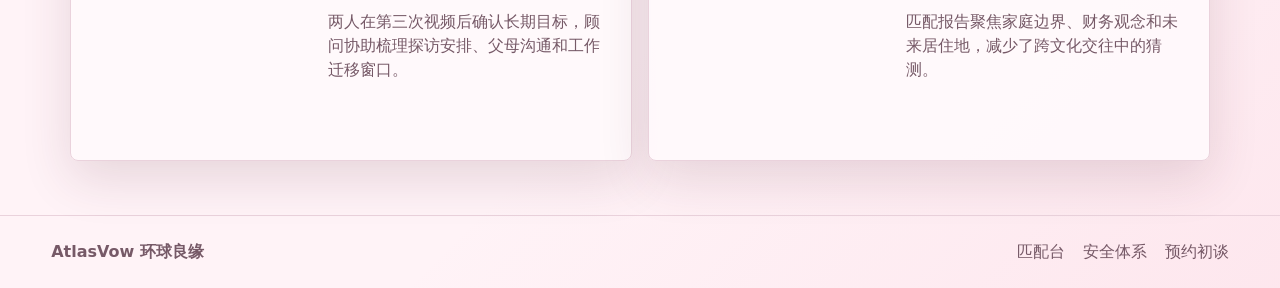
==== commit 111d1603: "Load members from Supabase" ====
--- a/index.html
+++ b/index.html
@@ -8,6 +8,7 @@
       name="description"
       content="AtlasVow 环球良缘，为认真关系提供跨国婚恋匹配、身份核验、文化沟通与定居规划。"
     />
+    <link rel="preconnect" href="https://hgglkxizcwazqenqmfrm.supabase.co" />
     <link rel="preconnect" href="https://images.unsplash.com" />
     <link rel="preconnect" href="https://unpkg.com" />
     <script>
@@ -129,8 +130,8 @@
             </label>
 
             <label class="range-label">
-              <span>最大年龄 <strong id="ageValue">42</strong></span>
-              <input id="ageRange" type="range" min="24" max="99" value="42" />
+              <span>最大年龄 <strong id="ageValue">99</strong></span>
+              <input id="ageRange" type="range" min="24" max="99" value="99" />
             </label>
 
             <label class="check-row">
--- a/styles.css
+++ b/styles.css
@@ -271,6 +271,16 @@
   background: var(--teal-dark);
 }
 
+.consult-form button:disabled {
+  cursor: not-allowed;
+  opacity: 0.68;
+  box-shadow: none;
+}
+
+.consult-form button:disabled:hover {
+  background: var(--teal);
+}
+
 .header-action svg,
 .consult-form button svg,
 .profile-actions button svg,
@@ -912,6 +922,7 @@
 
 .profile-dialog {
   width: min(880px, calc(100vw - 28px));
+  max-height: calc(100vh - 28px);
   padding: 0;
   overflow: hidden;
   border: 0;
@@ -943,6 +954,7 @@
   display: grid;
   grid-template-columns: 42% 1fr;
   min-height: 520px;
+  max-height: calc(100vh - 28px);
   background: var(--control-bg);
 }
 
@@ -967,6 +979,7 @@
   display: grid;
   align-content: start;
   gap: 18px;
+  overflow-y: auto;
   padding: 34px;
 }
 
@@ -979,6 +992,20 @@
 .dialog-details p {
   margin: 0;
   color: var(--muted);
+}
+
+.dialog-gallery {
+  display: grid;
+  grid-template-columns: repeat(4, minmax(0, 1fr));
+  gap: 8px;
+}
+
+.dialog-gallery img {
+  width: 100%;
+  aspect-ratio: 4 / 5;
+  border: 1px solid var(--line);
+  border-radius: 8px;
+  object-fit: cover;
 }
 
 .fact-grid {
@@ -1179,6 +1206,10 @@
     padding: 24px;
   }
 
+  .dialog-gallery {
+    grid-template-columns: repeat(2, minmax(0, 1fr));
+  }
+
   .panel-heading h1,
   .dialog-details h2 {
     font-size: 30px;
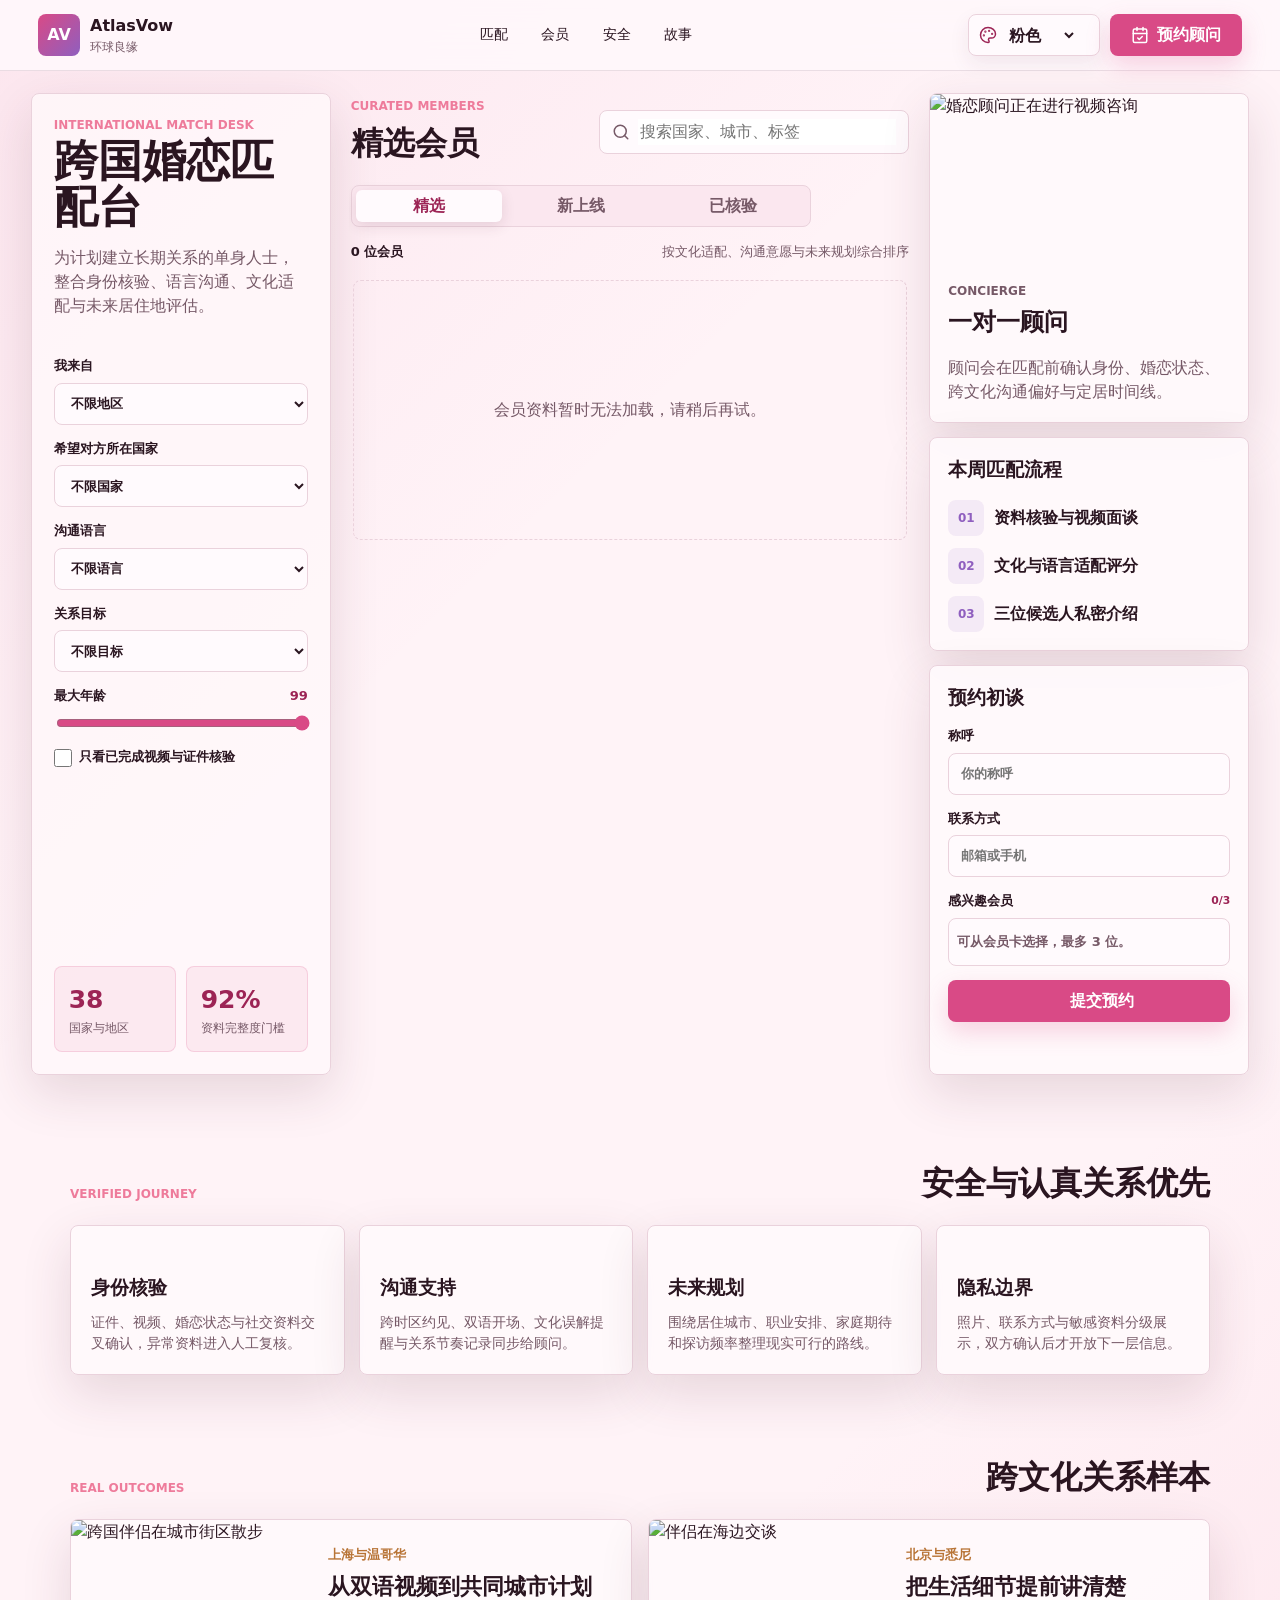
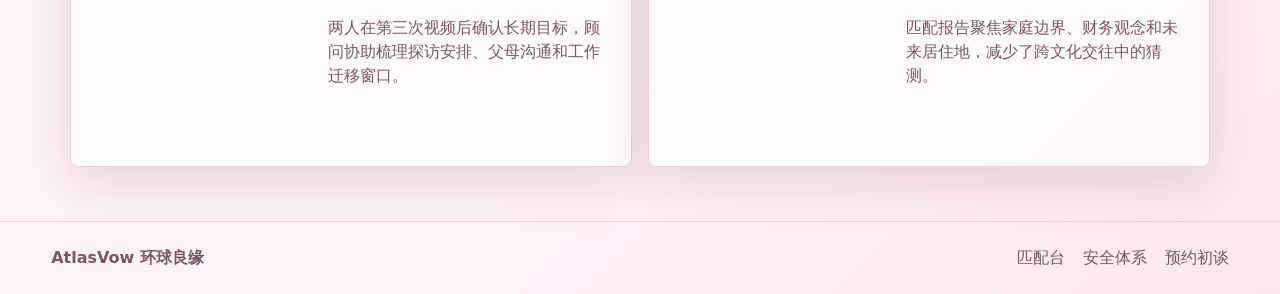
==== commit fa4eb499: "Add member admin and appointment upgrades" ====
--- a/index.html
+++ b/index.html
@@ -226,10 +226,15 @@
               <span>联系方式</span>
               <input type="text" name="contact" placeholder="邮箱或手机" required />
             </label>
-            <label>
-              <span>感兴趣会员</span>
-              <input id="selectedMember" type="text" name="member" placeholder="可从会员卡选择" />
-            </label>
+            <div class="selected-members-field" aria-live="polite">
+              <div class="selected-members-heading">
+                <span>感兴趣会员</span>
+                <small id="selectedMemberCount">0/3</small>
+              </div>
+              <div id="selectedMembersList" class="selected-members-list">
+                <p id="selectedMembersEmpty">可从会员卡选择，最多 3 位。</p>
+              </div>
+            </div>
             <button type="submit">
               <i data-lucide="send"></i>
               提交预约
--- a/styles.css
+++ b/styles.css
@@ -367,7 +367,8 @@
 }
 
 .filter-form label,
-.consult-form label {
+.consult-form label,
+.selected-members-field {
   display: grid;
   gap: 7px;
   color: var(--ink);
@@ -554,15 +555,17 @@
 
 .profile-photo {
   position: relative;
-  height: 180px;
+  aspect-ratio: 1 / 1;
   overflow: hidden;
   background: var(--soft-bg);
 }
 
 .profile-photo img {
+  display: block;
   width: 100%;
   height: 100%;
   object-fit: cover;
+  object-position: center center;
   transition: transform 0.4s ease;
 }
 
@@ -829,6 +832,73 @@
   font-size: 13px;
 }
 
+.selected-members-heading {
+  display: flex;
+  align-items: center;
+  justify-content: space-between;
+  gap: 12px;
+}
+
+.selected-members-heading small {
+  color: var(--teal-dark);
+  font-weight: 900;
+}
+
+.selected-members-list {
+  display: flex;
+  flex-wrap: wrap;
+  gap: 8px;
+  min-height: 48px;
+  padding: 8px;
+  border: 1px solid var(--line);
+  border-radius: 8px;
+  background: var(--control-bg);
+}
+
+.selected-members-list p {
+  margin: auto 0;
+  color: var(--muted);
+  font-weight: 600;
+}
+
+.selected-member-chip {
+  display: inline-flex;
+  align-items: center;
+  max-width: 100%;
+  min-height: 32px;
+  gap: 6px;
+  padding: 4px 5px 4px 10px;
+  border: 1px solid rgba(var(--brand-rgb), 0.2);
+  border-radius: 999px;
+  background: rgba(var(--brand-rgb), 0.09);
+  color: var(--teal-dark);
+}
+
+.selected-member-chip span {
+  min-width: 0;
+  overflow: hidden;
+  text-overflow: ellipsis;
+  white-space: nowrap;
+}
+
+.selected-member-chip button {
+  display: grid;
+  width: 24px;
+  height: 24px;
+  flex: 0 0 24px;
+  place-items: center;
+  padding: 0;
+  border: 0;
+  border-radius: 999px;
+  background: rgba(var(--shadow-rgb), 0.1);
+  color: var(--ink);
+}
+
+.selected-member-chip button:hover {
+  background: rgba(var(--accent-rgb), 0.16);
+  color: var(--saved-heart);
+}
+
 .trust-section,
 .stories-section {
   padding: 54px clamp(16px, 4vw, 60px);
@@ -921,13 +991,20 @@
 }
 
 .profile-dialog {
-  width: min(880px, calc(100vw - 28px));
-  max-height: calc(100vh - 28px);
+  position: fixed;
+  inset: 0;
+  width: min(clamp(720px, 68vw, 1280px), calc(100vw - 96px));
+  height: min(78vh, 820px);
+  max-width: none;
+  max-height: none;
+  margin: auto;
   padding: 0;
   overflow: hidden;
   border: 0;
   border-radius: 8px;
+  background: var(--control-bg);
   box-shadow: 0 34px 90px rgba(var(--shadow-rgb), 0.28);
+  overscroll-behavior: contain;
 }
 
 .profile-dialog::backdrop {
@@ -950,24 +1027,63 @@
   color: #fff;
 }
 
+#dialogContent {
+  height: 100%;
+}
+
+html.dialog-lock,
+body.dialog-lock {
+  overflow: hidden;
+}
+
 .dialog-profile {
   display: grid;
-  grid-template-columns: 42% 1fr;
-  min-height: 520px;
-  max-height: calc(100vh - 28px);
+  grid-template-columns: minmax(340px, 44%) minmax(0, 1fr);
+  height: 100%;
+  min-height: 0;
   background: var(--control-bg);
+  overscroll-behavior: contain;
 }
 
 .dialog-visual {
   position: relative;
-  min-height: 520px;
+  display: grid;
+  grid-template-rows: minmax(0, 1fr) auto;
+  min-height: 0;
+  overflow: hidden;
+  border-right: 1px solid var(--line);
   background: var(--soft-bg);
-}
-
-.dialog-visual img {
+  overscroll-behavior: contain;
+}
+
+.dialog-photo-stage {
+  position: relative;
+  display: grid;
+  min-height: 0;
+  place-items: center;
+  overflow: hidden;
+  background:
+    linear-gradient(135deg, rgba(var(--brand-rgb), 0.08), transparent 42%),
+    var(--soft-bg);
+  overscroll-behavior: contain;
+}
+
+.dialog-photo-stage img {
+  position: absolute;
+  inset: 0;
   width: 100%;
   height: 100%;
   object-fit: cover;
+  object-position: center;
+}
+
+.dialog-photo-empty {
+  display: grid;
+  width: 100%;
+  height: 100%;
+  place-items: center;
+  color: var(--muted);
+  font-weight: 800;
 }
 
 .dialog-visual .score-pill {
@@ -975,12 +1091,51 @@
   bottom: 18px;
 }
 
+.dialog-carousel {
+  display: grid;
+  grid-auto-columns: 74px;
+  grid-auto-flow: column;
+  gap: 8px;
+  min-height: 94px;
+  overflow-x: auto;
+  padding: 10px;
+  border-top: 1px solid var(--line);
+  background: var(--control-bg);
+  overscroll-behavior: contain;
+}
+
+.dialog-thumb {
+  min-width: 0;
+  aspect-ratio: 1 / 1;
+  overflow: hidden;
+  padding: 0;
+  border: 2px solid transparent;
+  border-radius: 8px;
+  background: var(--soft-bg);
+}
+
+.dialog-thumb img {
+  width: 100%;
+  height: 100%;
+  object-fit: cover;
+  object-position: center;
+}
+
+.dialog-thumb.is-active,
+.dialog-thumb:focus-visible {
+  border-color: var(--teal);
+  box-shadow: 0 0 0 3px rgba(var(--brand-rgb), 0.14);
+  outline: 0;
+}
+
 .dialog-details {
   display: grid;
   align-content: start;
   gap: 18px;
+  min-height: 0;
   overflow-y: auto;
   padding: 34px;
+  overscroll-behavior: contain;
 }
 
 .dialog-details h2 {
@@ -992,20 +1147,6 @@
 .dialog-details p {
   margin: 0;
   color: var(--muted);
-}
-
-.dialog-gallery {
-  display: grid;
-  grid-template-columns: repeat(4, minmax(0, 1fr));
-  gap: 8px;
-}
-
-.dialog-gallery img {
-  width: 100%;
-  aspect-ratio: 4 / 5;
-  border: 1px solid var(--line);
-  border-radius: 8px;
-  object-fit: cover;
 }
 
 .fact-grid {
@@ -1184,7 +1325,7 @@
   }
 
   .profile-photo {
-    height: 250px;
+    aspect-ratio: 1 / 1;
   }
 
   .section-heading,
@@ -1198,16 +1339,28 @@
     padding: 36px 14px;
   }
 
+  .profile-dialog {
+    width: calc(100vw - 20px);
+    height: calc(100vh - 20px);
+  }
+
+  .dialog-profile {
+    grid-template-columns: 1fr;
+    grid-template-rows: minmax(280px, 42vh) minmax(0, 1fr);
+  }
+
   .dialog-visual {
-    min-height: 360px;
+    min-height: 0;
+    border-right: 0;
+    border-bottom: 1px solid var(--line);
+  }
+
+  .dialog-carousel {
+    grid-auto-columns: 62px;
   }
 
   .dialog-details {
     padding: 24px;
-  }
-
-  .dialog-gallery {
-    grid-template-columns: repeat(2, minmax(0, 1fr));
   }
 
   .panel-heading h1,
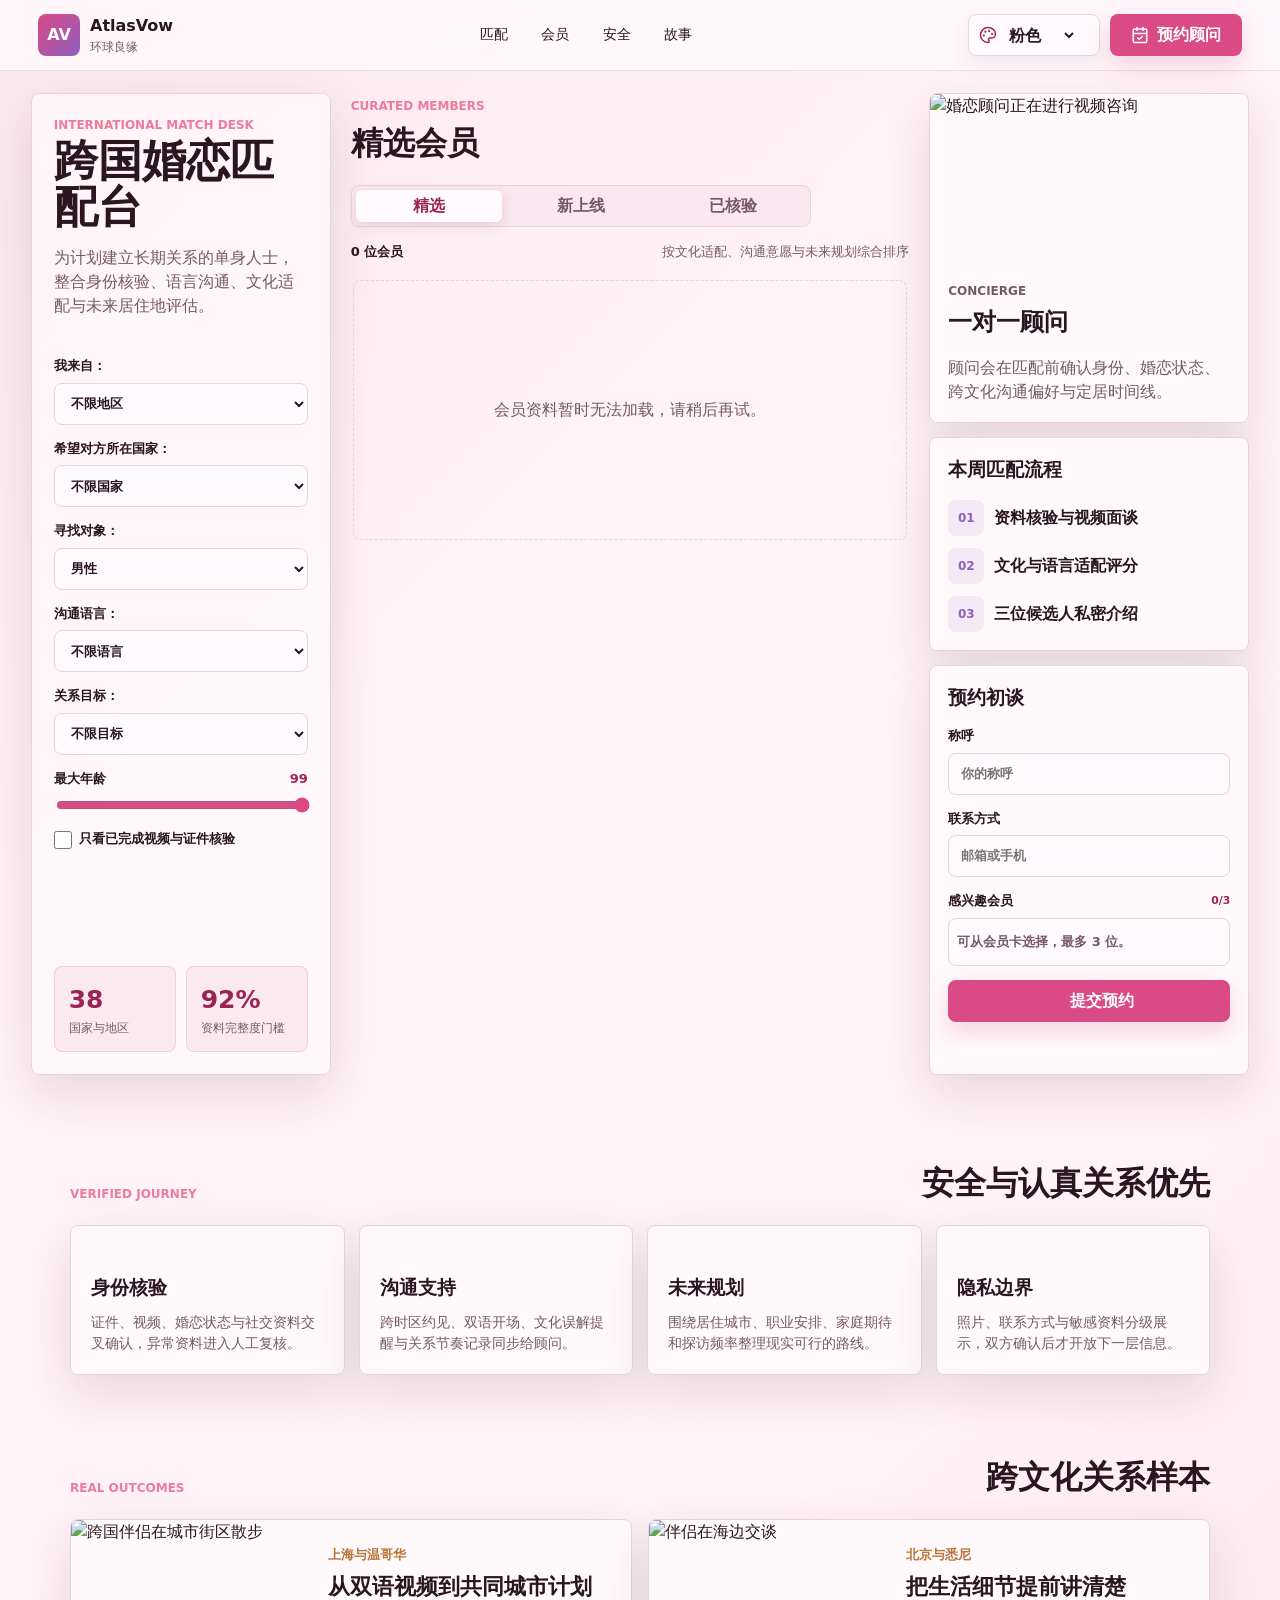
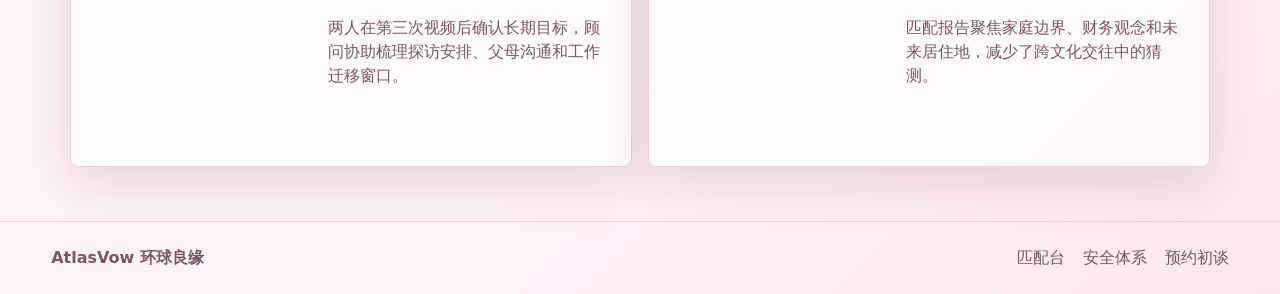
==== commit f63300c3: "新增了前台筛选项" ====
--- a/index.html
+++ b/index.html
@@ -83,7 +83,7 @@
 
           <form class="filter-form" id="filterForm">
             <label>
-              <span>我来自</span>
+              <span>我来自：</span>
               <select id="homeFilter" name="home">
                 <option value="all">不限地区</option>
                 <option value="中国">中国</option>
@@ -94,7 +94,7 @@
             </label>
 
             <label>
-              <span>希望对方所在国家</span>
+              <span>希望对方所在国家：</span>
               <select id="countryFilter" name="country">
                 <option value="all">不限国家</option>
                 <option value="美国">美国</option>
@@ -108,7 +108,15 @@
             </label>
 
             <label>
-              <span>沟通语言</span>
+              <span>寻找对象：</span>
+              <select id="genderFilter" name="gender">
+                <option value="male" selected>男性</option>
+                <option value="female">女性</option>
+              </select>
+            </label>
+
+            <label>
+              <span>沟通语言：</span>
               <select id="languageFilter" name="language">
                 <option value="all">不限语言</option>
                 <option value="中文">中文</option>
@@ -120,7 +128,7 @@
             </label>
 
             <label>
-              <span>关系目标</span>
+              <span>关系目标：</span>
               <select id="intentFilter" name="intent">
                 <option value="all">不限目标</option>
                 <option value="结婚">结婚</option>
@@ -158,13 +166,6 @@
               <p class="eyebrow">Curated Members</p>
               <h2 id="membersTitle">精选会员</h2>
             </div>
-            <label class="search-box">
-              <svg aria-hidden="true" focusable="false" viewBox="0 0 24 24">
-                <circle cx="11" cy="11" r="8"></circle>
-                <path d="m21 21-4.3-4.3"></path>
-              </svg>
-              <input id="searchInput" type="search" placeholder="搜索国家、城市、标签" />
-            </label>
           </div>
 
           <div class="segmented-control" role="tablist" aria-label="会员视图">
--- a/styles.css
+++ b/styles.css
@@ -536,6 +536,7 @@
 .profile-grid {
   display: grid;
   grid-template-columns: repeat(3, minmax(0, 1fr));
+  align-items: start;
   gap: 14px;
   overflow-y: auto;
   padding: 2px 2px 10px;
@@ -544,7 +545,7 @@
 .profile-card {
   position: relative;
   display: flex;
-  min-height: 430px;
+  min-height: 0;
   flex-direction: column;
   overflow: hidden;
   border: 1px solid var(--line);
@@ -602,7 +603,6 @@
 
 .profile-body {
   display: flex;
-  flex: 1;
   flex-direction: column;
   gap: 11px;
   padding: 15px;
@@ -615,10 +615,34 @@
   gap: 8px;
 }
 
+.profile-heading {
+  min-width: 0;
+  flex: 1;
+}
+
 .profile-topline h3 {
+  display: flex;
+  min-width: 0;
+  align-items: baseline;
   margin: 0;
   font-size: 18px;
   line-height: 1.22;
+  white-space: nowrap;
+}
+
+.profile-topline h3 span:first-child {
+  min-width: 0;
+  overflow: hidden;
+  text-overflow: ellipsis;
+}
+
+.profile-topline h3 span:last-child {
+  flex: 0 0 auto;
+}
+
+.profile-topline h3 span + span::before {
+  content: "·";
+  margin: 0 6px;
 }
 
 .favorite-button {
@@ -650,24 +674,35 @@
 }
 
 .profile-meta {
-  margin: -4px 0 0;
+  display: flex;
+  flex-wrap: wrap;
+  gap: 2px 8px;
+  margin: 4px 0 0;
   font-size: 13px;
+  line-height: 1.35;
+}
+
+.profile-meta span {
+  min-width: 0;
+  max-width: 100%;
 }
 
 .tag-list {
   display: flex;
   flex-wrap: wrap;
-  gap: 6px;
+  align-content: start;
+  gap: 7px 6px;
 }
 
 .tag-list span {
   max-width: 100%;
-  padding: 5px 8px;
+  padding: 5px 9px;
   border-radius: 999px;
   background: rgba(var(--brand-rgb), 0.1);
   color: var(--teal-dark);
   font-size: 12px;
   font-weight: 700;
+  line-height: 1.2;
 }
 
 .compatibility {
@@ -699,13 +734,14 @@
   margin: 0;
   color: var(--muted);
   font-size: 13px;
+  line-height: 1.55;
 }
 
 .profile-actions {
   display: grid;
   grid-template-columns: 1fr 1fr;
   gap: 8px;
-  margin-top: auto;
+  margin-top: 2px;
 }
 
 .profile-actions button {
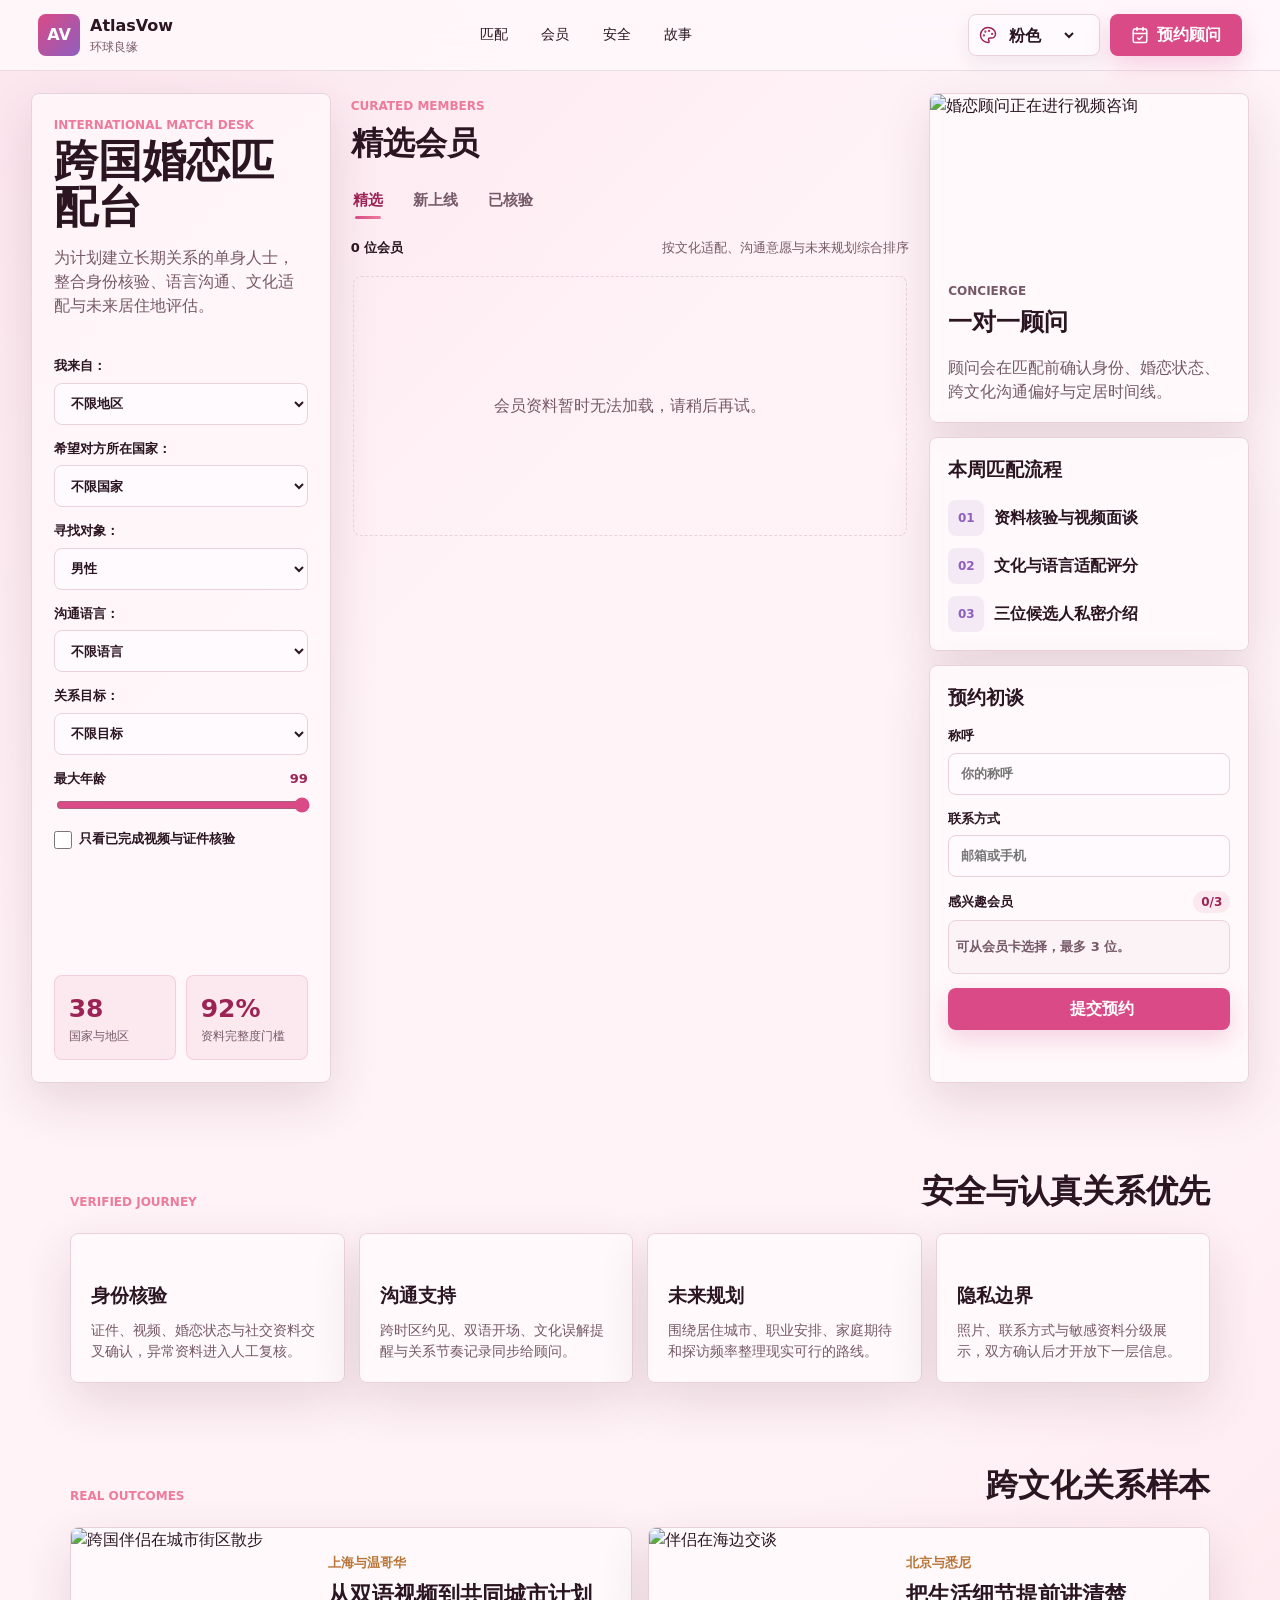
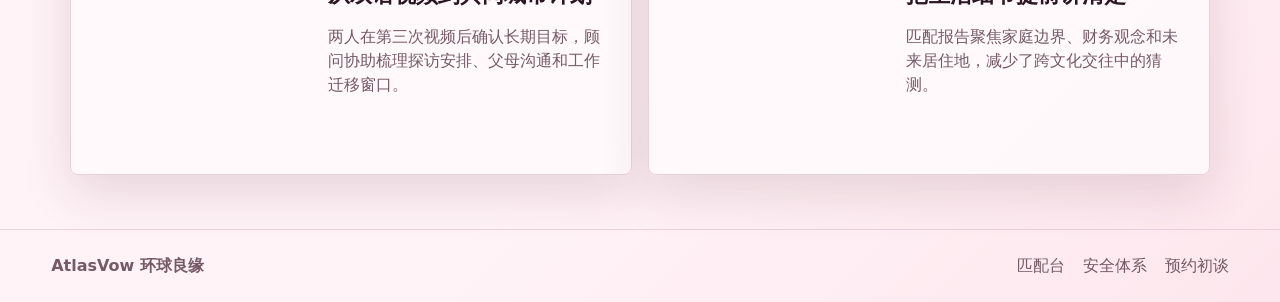
==== commit 2f9a7e81: "修改预约初谈样式" ====
--- a/index.html
+++ b/index.html
@@ -217,15 +217,36 @@
             </ol>
           </div>
 
-          <form id="consult" class="consult-form">
+          <form id="consult" class="consult-form" novalidate>
             <h3>预约初谈</h3>
             <label>
               <span>称呼</span>
-              <input type="text" name="name" placeholder="你的称呼" required />
+              <input
+                type="text"
+                name="name"
+                placeholder="你的称呼"
+                data-required-message="请填写你的称呼。"
+                aria-describedby="nameError"
+                required
+              />
+              <small class="field-error" id="nameError" data-error-for="name" aria-live="polite"></small>
             </label>
             <label>
               <span>联系方式</span>
-              <input type="text" name="contact" placeholder="邮箱或手机" required />
+              <input
+                type="text"
+                name="contact"
+                placeholder="邮箱或手机"
+                data-required-message="请填写联系方式。"
+                aria-describedby="contactError"
+                required
+              />
+              <small
+                class="field-error"
+                id="contactError"
+                data-error-for="contact"
+                aria-live="polite"
+              ></small>
             </label>
             <div class="selected-members-field" aria-live="polite">
               <div class="selected-members-heading">
--- a/styles.css
+++ b/styles.css
@@ -20,7 +20,7 @@
   --accent-rgb: 223, 106, 88;
   --blue-rgb: 59, 110, 168;
   --shadow-rgb: 25, 38, 60;
-  --saved-heart: #d92d20;
+  --danger: #d92d20;
   --shadow: 0 18px 50px rgba(25, 38, 60, 0.12);
 }
 
@@ -46,7 +46,7 @@
   --accent-rgb: 238, 123, 155;
   --blue-rgb: 143, 95, 191;
   --shadow-rgb: 85, 35, 58;
-  --saved-heart: #e11d48;
+  --danger: #e11d48;
   --shadow: 0 18px 50px rgba(85, 35, 58, 0.14);
 }
 
@@ -72,7 +72,7 @@
   --accent-rgb: 42, 166, 161;
   --blue-rgb: 31, 122, 157;
   --shadow-rgb: 16, 36, 58;
-  --saved-heart: #d92d20;
+  --danger: #d92d20;
   --shadow: 0 18px 50px rgba(16, 36, 58, 0.13);
 }
 
@@ -285,7 +285,6 @@
 .consult-form button svg,
 .profile-actions button svg,
 .dialog-action svg,
-.search-box svg,
 .trust-grid svg,
 .dialog-close svg {
   display: block;
@@ -378,14 +377,12 @@
 
 .filter-form select,
 .filter-form input[type="range"],
-.consult-form input,
-.search-box input {
+.consult-form input {
   width: 100%;
 }
 
 .filter-form select,
-.consult-form input,
-.search-box {
+.consult-form input {
   border: 1px solid var(--line);
   border-radius: 8px;
   background: var(--control-bg);
@@ -398,6 +395,27 @@
   color: var(--ink);
 }
 
+.consult-form input[aria-invalid="true"] {
+  border-color: rgba(217, 45, 32, 0.58);
+  background:
+    linear-gradient(0deg, rgba(217, 45, 32, 0.04), rgba(217, 45, 32, 0.04)),
+    var(--control-bg);
+  box-shadow: 0 0 0 3px rgba(217, 45, 32, 0.1);
+}
+
+.field-error {
+  display: none;
+  min-height: 16px;
+  color: var(--danger);
+  font-size: 12px;
+  font-weight: 700;
+  line-height: 1.35;
+}
+
+.field-error.is-visible {
+  display: block;
+}
+
 .range-label span {
   display: flex;
   align-items: center;
@@ -472,50 +490,65 @@
   font-size: 32px;
 }
 
-.search-box {
-  display: flex;
-  align-items: center;
-  gap: 8px;
-  justify-self: stretch;
-  width: 100%;
-  min-height: 44px;
-  padding: 0 12px;
-  color: var(--muted);
-}
-
-.search-box input {
+.segmented-control {
+  display: inline-flex;
+  align-items: center;
+  gap: 26px;
+  width: auto;
+  min-height: 0;
+  margin: 14px 0 16px;
+  padding: 0;
+  border: 0;
+  border-radius: 0;
+  background: transparent;
+}
+
+.segmented-control button {
+  position: relative;
   min-width: 0;
+  min-height: 38px;
+  padding: 0 2px;
   border: 0;
-  outline: 0;
-  color: var(--ink);
-}
-
-.segmented-control {
-  display: grid;
-  grid-template-columns: repeat(3, minmax(0, 1fr));
-  gap: 6px;
-  width: min(460px, 100%);
-  min-height: 42px;
-  margin: 18px 0 12px;
-  padding: 4px;
-  border: 1px solid var(--line);
-  border-radius: 8px;
-  background: var(--segment-bg);
-}
-
-.segmented-control button {
-  min-width: 0;
-  border: 0;
-  border-radius: 6px;
+  border-radius: 0;
   background: transparent;
   color: var(--muted);
-  font-weight: 800;
+  font-size: 15px;
+  font-weight: 900;
+  transition:
+    color 0.2s ease,
+    transform 0.2s ease;
+}
+
+.segmented-control button::after {
+  content: "";
+  position: absolute;
+  right: 12%;
+  bottom: 0;
+  left: 12%;
+  height: 3px;
+  border-radius: 999px;
+  background: linear-gradient(90deg, var(--teal), var(--coral));
+  opacity: 0;
+  transform: translateY(5px) scaleX(0.4);
+  transition:
+    opacity 0.2s ease,
+    transform 0.2s ease;
+}
+
+.segmented-control button:hover {
+  color: var(--ink);
+  transform: translateY(-1px);
 }
 
 .segmented-control button.is-active {
-  background: var(--control-bg);
   color: var(--teal-dark);
-  box-shadow: 0 4px 14px rgba(var(--shadow-rgb), 0.12);
+  background: transparent;
+  box-shadow: none;
+}
+
+.segmented-control button.is-active::after {
+  opacity: 1;
+  transform: translateY(0) scaleX(1);
 }
 
 .result-line {
@@ -536,8 +569,8 @@
 .profile-grid {
   display: grid;
   grid-template-columns: repeat(3, minmax(0, 1fr));
-  align-items: start;
-  gap: 14px;
+  align-items: stretch;
+  gap: 16px;
   overflow-y: auto;
   padding: 2px 2px 10px;
 }
@@ -603,106 +636,84 @@
 
 .profile-body {
   display: flex;
+  flex: 1;
   flex-direction: column;
-  gap: 11px;
-  padding: 15px;
+  gap: 12px;
+  padding: 16px;
 }
 
 .profile-topline {
-  display: flex;
-  align-items: start;
-  justify-content: space-between;
-  gap: 8px;
+  display: block;
+  min-width: 0;
 }
 
 .profile-heading {
   min-width: 0;
-  flex: 1;
 }
 
 .profile-topline h3 {
   display: flex;
   min-width: 0;
+  max-width: 100%;
   align-items: baseline;
   margin: 0;
-  font-size: 18px;
+  color: var(--ink);
+  font-size: 19px;
   line-height: 1.22;
   white-space: nowrap;
 }
 
-.profile-topline h3 span:first-child {
+.profile-name {
+  flex: 0 1 auto;
   min-width: 0;
+  max-width: 100%;
   overflow: hidden;
   text-overflow: ellipsis;
 }
 
-.profile-topline h3 span:last-child {
+.profile-age {
   flex: 0 0 auto;
 }
 
-.profile-topline h3 span + span::before {
+.profile-age::before {
   content: "·";
   margin: 0 6px;
 }
 
-.favorite-button {
-  display: grid;
-  width: 34px;
-  height: 34px;
-  flex: 0 0 34px;
-  place-items: center;
-  border: 1px solid var(--line);
-  border-radius: 8px;
-  background: var(--control-bg);
-  color: #98a2b3;
-}
-
-.favorite-button svg {
-  width: 18px;
-  height: 18px;
-}
-
-.favorite-button.is-saved {
-  border-color: rgba(var(--accent-rgb), 0.32);
-  background: rgba(var(--accent-rgb), 0.12);
-  color: var(--saved-heart);
-}
-
-.favorite-button.is-saved svg {
-  fill: currentColor;
-  stroke: currentColor;
-}
-
 .profile-meta {
   display: flex;
-  flex-wrap: wrap;
-  gap: 2px 8px;
+  flex-wrap: nowrap;
+  gap: 8px;
   margin: 4px 0 0;
+  overflow: hidden;
   font-size: 13px;
   line-height: 1.35;
+  white-space: nowrap;
 }
 
 .profile-meta span {
   min-width: 0;
-  max-width: 100%;
+  max-width: none;
+  overflow: hidden;
+  text-overflow: ellipsis;
 }
 
 .tag-list {
   display: flex;
   flex-wrap: wrap;
   align-content: start;
-  gap: 7px 6px;
+  gap: 6px;
 }
 
 .tag-list span {
   max-width: 100%;
-  padding: 5px 9px;
+  padding: 4px 8px;
   border-radius: 999px;
   background: rgba(var(--brand-rgb), 0.1);
   color: var(--teal-dark);
   font-size: 12px;
   font-weight: 700;
-  line-height: 1.2;
+  line-height: 1.15;
 }
 
 .compatibility {
@@ -731,34 +742,73 @@
 }
 
 .profile-quote {
+  display: -webkit-box;
+  overflow: hidden;
+  min-height: calc(1.55em * 3);
   margin: 0;
   color: var(--muted);
   font-size: 13px;
   line-height: 1.55;
+  -webkit-box-orient: vertical;
+  -webkit-line-clamp: 3;
 }
 
 .profile-actions {
   display: grid;
   grid-template-columns: 1fr 1fr;
   gap: 8px;
-  margin-top: 2px;
+  margin-top: auto;
+  padding-top: 4px;
 }
 
 .profile-actions button {
   min-width: 0;
-  padding: 0 8px;
-}
-
-.profile-actions .secondary {
+  min-height: 40px;
+  gap: 6px;
+  padding: 0 10px;
+  border-radius: 8px;
+  font-size: 14px;
+  font-weight: 800;
+  letter-spacing: 0;
+  white-space: nowrap;
+  box-shadow: none;
+}
+
+.profile-actions button span {
+  flex: 0 0 auto;
+  min-width: max-content;
+}
+
+.profile-actions button svg {
+  flex-basis: 17px;
+  width: 17px;
+  height: 17px;
+}
+
+.profile-actions .profile-action-primary {
+  border: 1px solid transparent;
+  background:
+    linear-gradient(135deg, rgba(var(--brand-rgb), 0.94), rgba(var(--accent-rgb), 0.92));
+  color: #fff;
+  box-shadow: 0 8px 18px rgba(var(--brand-rgb), 0.2);
+}
+
+.profile-actions .profile-action-primary:hover {
+  background:
+    linear-gradient(135deg, var(--teal-dark), rgba(var(--accent-rgb), 0.96));
+  box-shadow: 0 10px 20px rgba(var(--brand-rgb), 0.24);
+}
+
+.profile-actions .profile-action-secondary {
   border: 1px solid var(--line);
-  background: var(--control-bg);
-  color: var(--ink);
+  background: rgba(var(--brand-rgb), 0.035);
+  color: var(--teal-dark);
   box-shadow: none;
 }
 
-.profile-actions .secondary:hover {
-  border-color: rgba(var(--brand-rgb), 0.4);
-  background: rgba(var(--brand-rgb), 0.08);
+.profile-actions .profile-action-secondary:hover {
+  border-color: rgba(var(--brand-rgb), 0.34);
+  background: rgba(var(--brand-rgb), 0.09);
   color: var(--teal-dark);
 }
 
@@ -876,63 +926,109 @@
 }
 
 .selected-members-heading small {
+  display: inline-flex;
+  align-items: center;
+  min-height: 22px;
+  padding: 0 8px;
+  border-radius: 999px;
+  background: rgba(var(--brand-rgb), 0.09);
   color: var(--teal-dark);
+  font-size: 12px;
   font-weight: 900;
 }
 
 .selected-members-list {
-  display: flex;
-  flex-wrap: wrap;
-  gap: 8px;
-  min-height: 48px;
-  padding: 8px;
+  display: grid;
+  gap: 6px;
+  min-height: 54px;
+  padding: 7px;
   border: 1px solid var(--line);
   border-radius: 8px;
-  background: var(--control-bg);
+  background: rgba(var(--shadow-rgb), 0.025);
 }
 
 .selected-members-list p {
   margin: auto 0;
   color: var(--muted);
+  font-size: 13px;
   font-weight: 600;
 }
 
-.selected-member-chip {
-  display: inline-flex;
-  align-items: center;
-  max-width: 100%;
-  min-height: 32px;
-  gap: 6px;
-  padding: 4px 5px 4px 10px;
-  border: 1px solid rgba(var(--brand-rgb), 0.2);
+.selected-member-row {
+  display: grid;
+  grid-template-columns: 24px minmax(0, 1fr) 30px;
+  align-items: center;
+  gap: 10px;
+  min-width: 0;
+  min-height: 46px;
+  padding: 6px 7px 6px 9px;
+  border: 1px solid rgba(var(--brand-rgb), 0.13);
+  border-radius: 8px;
+  background: var(--control-bg);
+  box-shadow: 0 8px 18px rgba(var(--shadow-rgb), 0.04);
+}
+
+.selected-member-index {
+  display: grid;
+  width: 24px;
+  height: 24px;
+  place-items: center;
   border-radius: 999px;
-  background: rgba(var(--brand-rgb), 0.09);
+  background: rgba(var(--brand-rgb), 0.1);
   color: var(--teal-dark);
-}
-
-.selected-member-chip span {
+  font-size: 12px;
+  font-weight: 900;
+}
+
+.selected-member-info {
+  display: grid;
+  gap: 1px;
   min-width: 0;
+}
+
+.selected-member-info strong,
+.selected-member-info small {
   overflow: hidden;
   text-overflow: ellipsis;
   white-space: nowrap;
 }
 
-.selected-member-chip button {
-  display: grid;
-  width: 24px;
-  height: 24px;
-  flex: 0 0 24px;
+.selected-member-info strong {
+  color: var(--ink);
+  font-size: 14px;
+  line-height: 1.2;
+}
+
+.selected-member-info small {
+  color: var(--muted);
+  font-size: 12px;
+  font-weight: 700;
+  line-height: 1.2;
+}
+
+.selected-member-row button {
+  display: grid;
+  width: 30px;
+  height: 30px;
+  min-height: 30px;
   place-items: center;
   padding: 0;
   border: 0;
   border-radius: 999px;
-  background: rgba(var(--shadow-rgb), 0.1);
-  color: var(--ink);
-}
-
-.selected-member-chip button:hover {
+  background: transparent;
+  color: var(--muted);
+  box-shadow: none;
+}
+
+.selected-member-row button:hover {
   background: rgba(var(--accent-rgb), 0.16);
-  color: var(--saved-heart);
+  color: var(--danger);
+}
+
+.selected-member-row button i[data-lucide] {
+  width: 17px;
+  height: 17px;
+  flex-basis: 17px;
 }
 
 .trust-section,
@@ -1083,37 +1179,61 @@
 
 .dialog-visual {
   position: relative;
-  display: grid;
-  grid-template-rows: minmax(0, 1fr) auto;
+  display: block;
   min-height: 0;
   overflow: hidden;
   border-right: 1px solid var(--line);
-  background: var(--soft-bg);
+  background:
+    linear-gradient(135deg, rgba(var(--shadow-rgb), 0.2), rgba(var(--brand-rgb), 0.12)),
+    var(--soft-bg);
   overscroll-behavior: contain;
 }
 
 .dialog-photo-stage {
   position: relative;
   display: grid;
+  height: 100%;
   min-height: 0;
   place-items: center;
   overflow: hidden;
   background:
     linear-gradient(135deg, rgba(var(--brand-rgb), 0.08), transparent 42%),
     var(--soft-bg);
+  cursor: grab;
   overscroll-behavior: contain;
+  touch-action: pan-y;
+  user-select: none;
+}
+
+.dialog-photo-stage:active {
+  cursor: grabbing;
+}
+
+.dialog-photo-stage::after {
+  content: "";
+  position: absolute;
+  inset: 0;
+  z-index: 1;
+  background:
+    linear-gradient(180deg, rgba(var(--shadow-rgb), 0.36), transparent 26%),
+    linear-gradient(0deg, rgba(var(--shadow-rgb), 0.58), transparent 40%);
+  pointer-events: none;
 }
 
 .dialog-photo-stage img {
   position: absolute;
   inset: 0;
+  z-index: 0;
   width: 100%;
   height: 100%;
   object-fit: cover;
   object-position: center;
+  -webkit-user-drag: none;
 }
 
 .dialog-photo-empty {
+  position: relative;
+  z-index: 2;
   display: grid;
   width: 100%;
   height: 100%;
@@ -1122,21 +1242,167 @@
   font-weight: 800;
 }
 
+.dialog-photo-meta {
+  position: absolute;
+  top: 20px;
+  right: 22px;
+  left: 22px;
+  z-index: 2;
+  display: flex;
+  align-items: center;
+  justify-content: flex-end;
+  color: rgba(255, 255, 255, 0.92);
+  text-shadow: 0 2px 12px rgba(var(--shadow-rgb), 0.44);
+}
+
+.dialog-photo-meta strong {
+  display: inline-flex;
+  align-items: center;
+  min-height: 0;
+  padding: 0;
+  color: inherit;
+  font-size: 13px;
+  font-weight: 900;
+}
+
 .dialog-visual .score-pill {
+  z-index: 2;
+  top: auto;
   right: 18px;
   bottom: 18px;
 }
 
+.dialog-visual.has-carousel .score-pill {
+  bottom: 76px;
+}
+
+.dialog-photo-nav {
+  position: absolute;
+  top: 50%;
+  right: 16px;
+  left: 16px;
+  z-index: 3;
+  display: flex;
+  justify-content: space-between;
+  pointer-events: none;
+  transform: translateY(-50%);
+}
+
+.dialog-photo-step {
+  display: grid;
+  width: 42px;
+  height: 54px;
+  place-items: center;
+  border: 0;
+  border-radius: 0;
+  background: transparent;
+  color: rgba(255, 255, 255, 0.88);
+  filter: drop-shadow(0 2px 8px rgba(var(--shadow-rgb), 0.5));
+  opacity: 0.76;
+  pointer-events: auto;
+  transition:
+    color 0.2s ease,
+    opacity 0.2s ease,
+    transform 0.2s ease;
+}
+
+.dialog-photo-step:hover {
+  color: #fff;
+  opacity: 1;
+  transform: scale(1.08);
+}
+
+.dialog-photo-step svg {
+  display: block;
+  width: 34px;
+  height: 34px;
+  fill: none;
+  stroke: currentColor;
+  stroke-linecap: round;
+  stroke-linejoin: round;
+  stroke-width: 1.9;
+}
+
+.dialog-gallery-toggle {
+  position: absolute;
+  right: 22px;
+  bottom: 22px;
+  z-index: 4;
+  display: inline-flex;
+  align-items: center;
+  gap: 8px;
+  min-height: 0;
+  padding: 0;
+  border: 0;
+  border-radius: 0;
+  background: transparent;
+  color: rgba(255, 255, 255, 0.94);
+  font-size: 13px;
+  font-weight: 900;
+  text-shadow: 0 2px 12px rgba(var(--shadow-rgb), 0.62);
+  box-shadow: none;
+  backdrop-filter: none;
+  transition:
+    color 0.2s ease,
+    opacity 0.2s ease;
+}
+
+.dialog-gallery-toggle:hover {
+  color: #fff;
+  opacity: 1;
+}
+
+.dialog-gallery-toggle svg {
+  display: block;
+  flex: 0 0 18px;
+  width: 18px;
+  height: 18px;
+  fill: none;
+  stroke: currentColor;
+  stroke-linecap: round;
+  stroke-linejoin: round;
+  stroke-width: 2;
+}
+
 .dialog-carousel {
-  display: grid;
-  grid-auto-columns: 74px;
+  position: absolute;
+  right: 18px;
+  bottom: 70px;
+  left: 18px;
+  z-index: 3;
+  overflow: hidden;
+  padding: 8px;
+  border-radius: 8px;
+  opacity: 0;
+  transform: translateY(calc(100% + 18px));
+  transition:
+    opacity 0.24s ease,
+    transform 0.28s ease;
+  pointer-events: none;
+}
+
+.dialog-visual.is-gallery-open .dialog-carousel {
+  opacity: 1;
+  transform: translateY(0);
+  pointer-events: auto;
+}
+
+.dialog-visual.is-gallery-open .dialog-gallery-toggle {
+  color: rgba(255, 255, 255, 0.94);
+}
+
+.dialog-carousel-track {
+  display: grid;
+  grid-auto-columns: 70px;
   grid-auto-flow: column;
   gap: 8px;
-  min-height: 94px;
   overflow-x: auto;
-  padding: 10px;
-  border-top: 1px solid var(--line);
-  background: var(--control-bg);
+  padding: 8px;
+  border: 1px solid rgba(255, 255, 255, 0.46);
+  border-radius: 8px;
+  background: rgba(255, 255, 255, 0.68);
+  box-shadow: 0 16px 34px rgba(var(--shadow-rgb), 0.18);
+  backdrop-filter: blur(16px);
   overscroll-behavior: contain;
 }
 
@@ -1145,7 +1411,7 @@
   aspect-ratio: 1 / 1;
   overflow: hidden;
   padding: 0;
-  border: 2px solid transparent;
+  border: 2px solid rgba(255, 255, 255, 0.7);
   border-radius: 8px;
   background: var(--soft-bg);
 }
@@ -1167,16 +1433,45 @@
 .dialog-details {
   display: grid;
   align-content: start;
-  gap: 18px;
+  gap: 16px;
   min-height: 0;
   overflow-y: auto;
-  padding: 34px;
+  padding: 30px;
   overscroll-behavior: contain;
+}
+
+.dialog-hero {
+  display: grid;
+  gap: 10px;
+  padding-bottom: 16px;
+  border-bottom: 1px solid rgba(var(--brand-rgb), 0.14);
+}
+
+.dialog-place {
+  display: inline-flex;
+  align-items: center;
+  gap: 6px;
+  margin: 0;
+  color: var(--muted);
+  font-size: 13px;
+  font-weight: 800;
+}
+
+.dialog-place svg {
+  display: block;
+  flex: 0 0 16px;
+  width: 16px;
+  height: 16px;
+  fill: none;
+  stroke: currentColor;
+  stroke-linecap: round;
+  stroke-linejoin: round;
+  stroke-width: 2;
 }
 
 .dialog-details h2 {
   margin: 0;
-  font-size: 38px;
+  font-size: 42px;
   line-height: 1.05;
 }
 
@@ -1185,6 +1480,47 @@
   color: var(--muted);
 }
 
+.dialog-summary,
+.dialog-tags {
+  display: flex;
+  flex-wrap: wrap;
+  gap: 7px;
+}
+
+.dialog-summary span,
+.dialog-tags span {
+  display: inline-flex;
+  align-items: center;
+  min-height: 28px;
+  padding: 0 10px;
+  border-radius: 999px;
+  font-size: 12px;
+  font-weight: 800;
+}
+
+.dialog-summary span {
+  border: 1px solid rgba(var(--brand-rgb), 0.2);
+  background: rgba(var(--brand-rgb), 0.07);
+  color: var(--teal-dark);
+}
+
+.dialog-tags span {
+  background: rgba(var(--accent-rgb), 0.12);
+  color: var(--teal-dark);
+}
+
+.dialog-about {
+  padding: 15px 16px;
+  border: 1px solid rgba(var(--brand-rgb), 0.16);
+  border-radius: 8px;
+  background:
+    linear-gradient(135deg, rgba(var(--brand-rgb), 0.055), rgba(var(--accent-rgb), 0.055)),
+    var(--soft-bg);
+  color: var(--muted);
+  font-size: 15px;
+  line-height: 1.65;
+}
+
 .fact-grid {
   display: grid;
   grid-template-columns: 1fr 1fr;
@@ -1210,6 +1546,10 @@
 
 .fact-grid strong {
   margin-top: 4px;
+}
+
+.fact-grid div:last-child:nth-child(odd) {
+  grid-column: 1 / -1;
 }
 
 .dialog-action {
@@ -1391,8 +1731,52 @@
     border-bottom: 1px solid var(--line);
   }
 
+  .dialog-photo-meta {
+    top: 14px;
+    right: 14px;
+    left: 14px;
+  }
+
+  .dialog-photo-meta strong {
+    font-size: 12px;
+  }
+
+  .dialog-photo-nav {
+    right: 10px;
+    left: 10px;
+  }
+
+  .dialog-photo-step {
+    width: 40px;
+    height: 52px;
+  }
+
+  .dialog-photo-step svg {
+    width: 32px;
+    height: 32px;
+  }
+
   .dialog-carousel {
+    right: 12px;
+    bottom: 60px;
+    left: 12px;
+    padding: 6px;
+  }
+
+  .dialog-gallery-toggle {
+    right: 16px;
+    bottom: 16px;
+    min-height: 0;
+    padding: 8px 0 8px 8px;
+  }
+
+  .dialog-carousel-track {
     grid-auto-columns: 62px;
+    padding: 6px;
+  }
+
+  .dialog-visual.has-carousel .score-pill {
+    bottom: 64px;
   }
 
   .dialog-details {
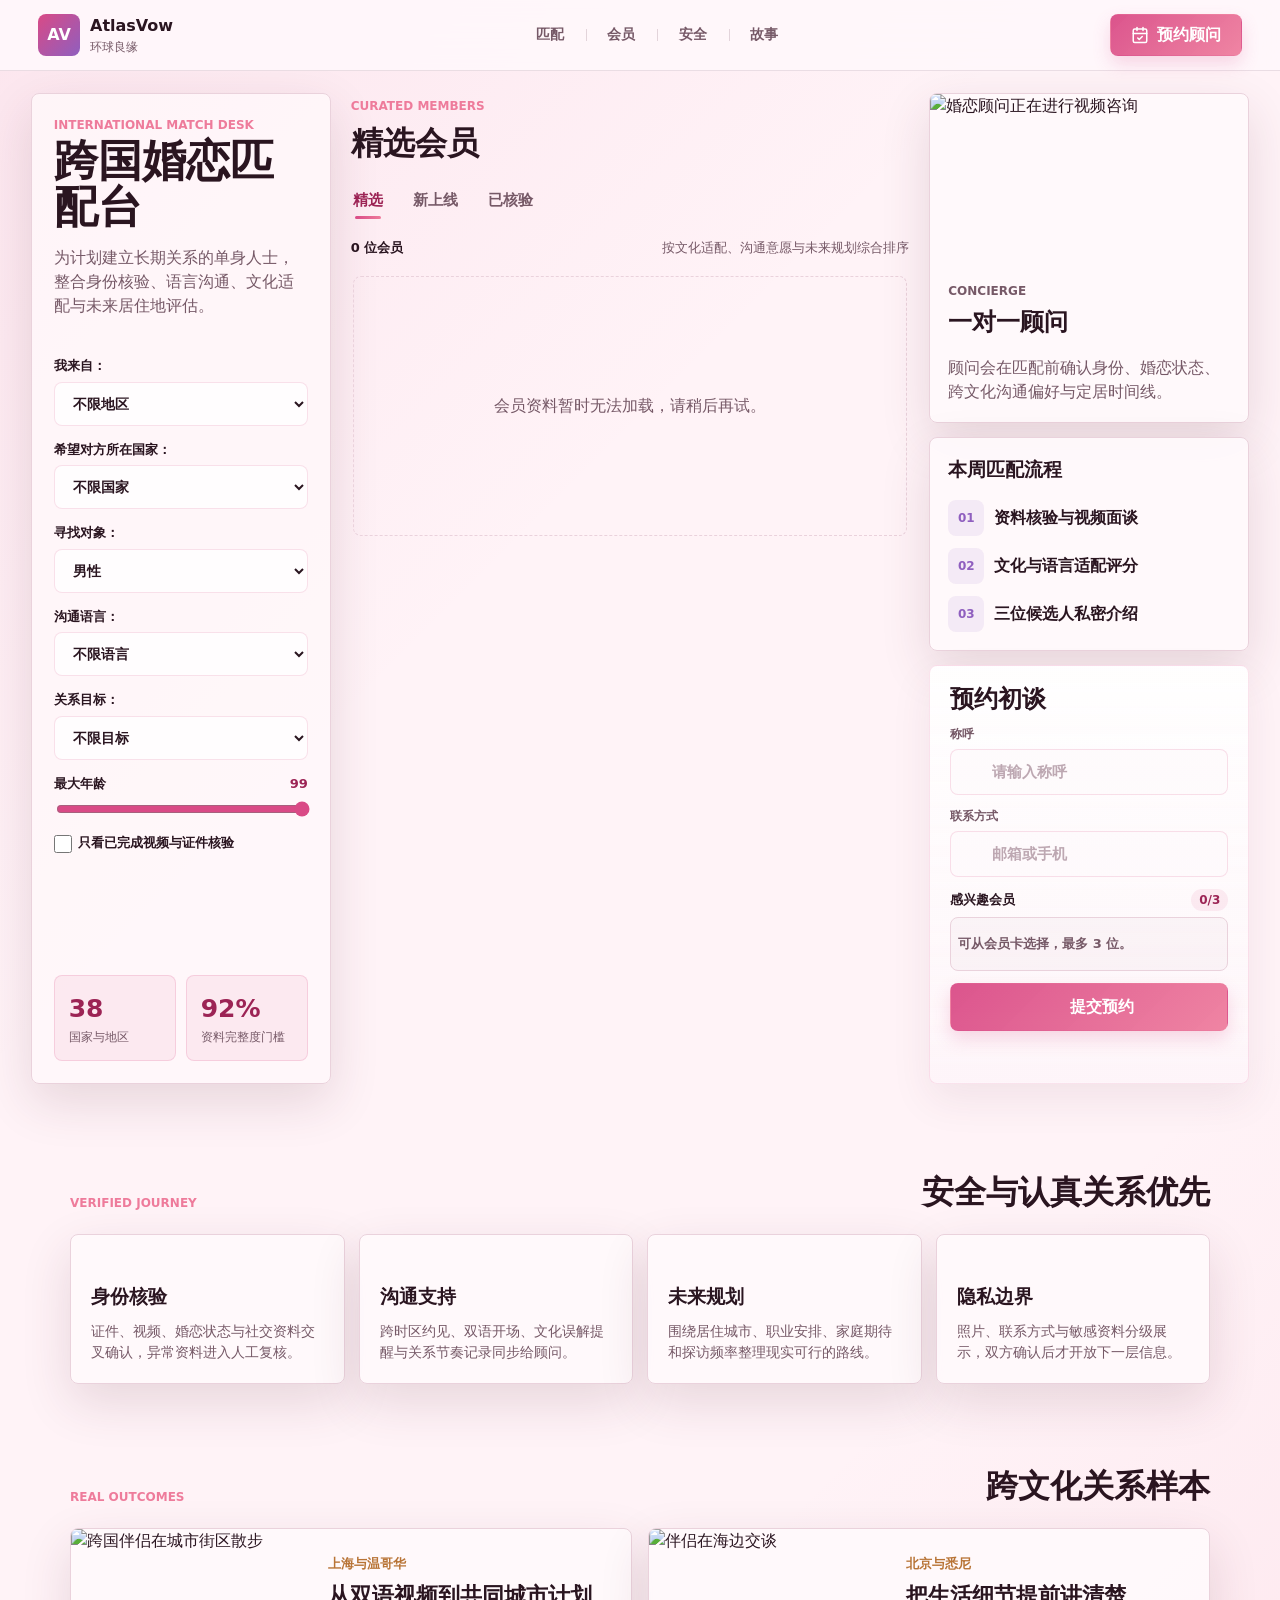
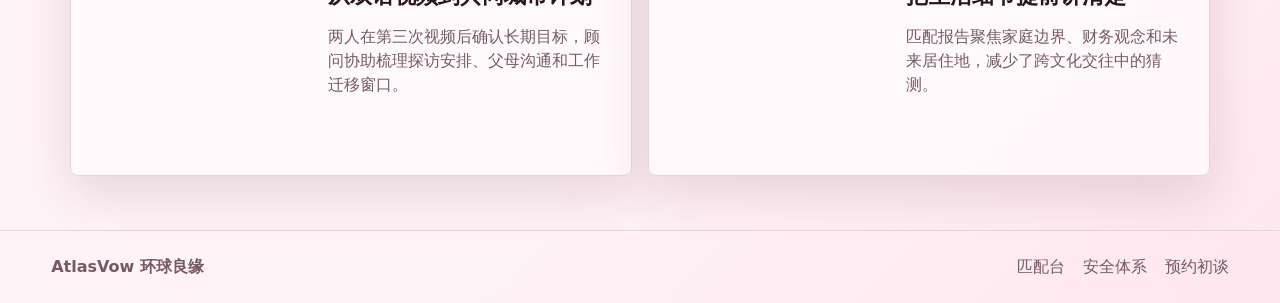
==== commit d0bfaa5b: "窄详情页的图片滚动" ====
--- a/index.html
+++ b/index.html
@@ -12,16 +12,7 @@
     <link rel="preconnect" href="https://images.unsplash.com" />
     <link rel="preconnect" href="https://unpkg.com" />
     <script>
-      (() => {
-        try {
-          const savedTheme = localStorage.getItem("atlasvowTheme");
-          const availableThemes = ["default", "pink", "ocean"];
-          document.documentElement.dataset.theme =
-            availableThemes.includes(savedTheme) ? savedTheme : "pink";
-        } catch (error) {
-          document.documentElement.dataset.theme = "pink";
-        }
-      })();
+      document.documentElement.dataset.theme = "pink";
     </script>
     <link rel="stylesheet" href="styles.css" />
   </head>
@@ -41,22 +32,6 @@
         <a href="#stories">故事</a>
       </nav>
       <div class="header-controls">
-        <label class="theme-picker" aria-label="切换网站皮肤">
-          <svg aria-hidden="true" focusable="false" viewBox="0 0 24 24">
-            <circle cx="13.5" cy="6.5" r="0.5" fill="currentColor"></circle>
-            <circle cx="17.5" cy="10.5" r="0.5" fill="currentColor"></circle>
-            <circle cx="8.5" cy="7.5" r="0.5" fill="currentColor"></circle>
-            <circle cx="6.5" cy="12.5" r="0.5" fill="currentColor"></circle>
-            <path
-              d="M12 2C6.5 2 2 6.5 2 12s4.5 10 10 10c.9 0 1.5-.7 1.5-1.5 0-.4-.2-.8-.4-1.1-.3-.4-.5-.8-.5-1.3 0-1.1.9-2 2-2h1.9c3 0 5.5-2.5 5.5-5.5C22 5.9 17.5 2 12 2z"
-            ></path>
-          </svg>
-          <select id="themeSelect">
-            <option value="default">青绿</option>
-            <option value="pink" selected>粉色</option>
-            <option value="ocean">深海</option>
-          </select>
-        </label>
         <a class="header-action" href="#consult">
           <svg aria-hidden="true" focusable="false" viewBox="0 0 24 24">
             <path d="M8 2v4"></path>
@@ -217,30 +192,38 @@
             </ol>
           </div>
 
-          <form id="consult" class="consult-form" novalidate>
+          <form id="consult" class="consult-form" autocomplete="off" novalidate>
             <h3>预约初谈</h3>
             <label>
-              <span>称呼</span>
-              <input
-                type="text"
-                name="name"
-                placeholder="你的称呼"
-                data-required-message="请填写你的称呼。"
-                aria-describedby="nameError"
-                required
-              />
+              <span class="field-label">称呼</span>
+              <span class="field-control">
+                <i data-lucide="user-round"></i>
+                <input
+                  type="text"
+                  name="name"
+                  placeholder="请输入称呼"
+                  autocomplete="off"
+                  data-required-message="请填写你的称呼。"
+                  aria-describedby="nameError"
+                  required
+                />
+              </span>
               <small class="field-error" id="nameError" data-error-for="name" aria-live="polite"></small>
             </label>
             <label>
-              <span>联系方式</span>
-              <input
-                type="text"
-                name="contact"
-                placeholder="邮箱或手机"
-                data-required-message="请填写联系方式。"
-                aria-describedby="contactError"
-                required
-              />
+              <span class="field-label">联系方式</span>
+              <span class="field-control">
+                <i data-lucide="mail"></i>
+                <input
+                  type="text"
+                  name="contact"
+                  placeholder="邮箱或手机"
+                  autocomplete="off"
+                  data-required-message="请填写联系方式。"
+                  aria-describedby="contactError"
+                  required
+                />
+              </span>
               <small
                 class="field-error"
                 id="contactError"
--- a/styles.css
+++ b/styles.css
@@ -22,6 +22,23 @@
   --shadow-rgb: 25, 38, 60;
   --danger: #d92d20;
   --shadow: 0 18px 50px rgba(25, 38, 60, 0.12);
+  --ui-radius: 8px;
+  --control-border: rgba(var(--brand-rgb), 0.16);
+  --control-surface: rgba(255, 255, 255, 0.76);
+  --control-surface-hover: rgba(255, 255, 255, 0.94);
+  --primary-control-bg: linear-gradient(
+    135deg,
+    rgba(var(--brand-rgb), 0.94),
+    rgba(var(--accent-rgb), 0.92)
+  );
+  --primary-control-bg-hover: linear-gradient(
+    135deg,
+    var(--teal-dark),
+    rgba(var(--accent-rgb), 0.96)
+  );
+  --primary-control-shadow: 0 8px 18px rgba(var(--brand-rgb), 0.2);
+  --primary-control-shadow-hover: 0 10px 20px rgba(var(--brand-rgb), 0.24);
+  --focus-ring: 0 0 0 3px rgba(var(--brand-rgb), 0.14);
 }
 
 html[data-theme="pink"] {
@@ -84,6 +101,13 @@
   scroll-behavior: smooth;
 }
 
+#match,
+#members,
+#trust,
+#stories {
+  scroll-margin-top: 92px;
+}
+
 body {
   margin: 0;
   background:
@@ -172,22 +196,69 @@
 }
 
 .top-nav {
-  display: flex;
+  display: inline-flex;
+  justify-self: center;
+  align-items: center;
   justify-content: center;
-  gap: clamp(12px, 2.6vw, 34px);
-  color: var(--ink);
+  gap: 0;
+  width: fit-content;
+  padding: 0;
+  border: 0;
+  background: transparent;
+  color: var(--muted);
   font-size: 14px;
+  font-weight: 800;
 }
 
 .top-nav a {
-  padding: 8px 0;
-  border-bottom: 2px solid transparent;
+  position: relative;
+  min-height: 34px;
+  padding: 7px clamp(12px, 1.7vw, 22px);
+  border: 0;
+  border-radius: 0;
+  line-height: 1.35;
+  transition:
+    color 0.18s ease;
+}
+
+.top-nav a + a::before {
+  content: "";
+  position: absolute;
+  top: 50%;
+  left: 0;
+  width: 1px;
+  height: 12px;
+  background: rgba(var(--shadow-rgb), 0.16);
+  transform: translateY(-50%);
+}
+
+.top-nav a::after {
+  content: "";
+  position: absolute;
+  right: clamp(12px, 1.7vw, 22px);
+  bottom: 3px;
+  left: clamp(12px, 1.7vw, 22px);
+  height: 2px;
+  border-radius: 999px;
+  background: var(--primary-control-bg);
+  opacity: 0;
+  transform: scaleX(0.45);
+  transform-origin: center;
+  transition:
+    opacity 0.18s ease,
+    transform 0.18s ease;
 }
 
 .top-nav a:hover,
 .top-nav a:focus-visible {
   color: var(--teal-dark);
-  border-color: var(--teal);
+  outline: 0;
+}
+
+.top-nav a:hover::after,
+.top-nav a:focus-visible::after {
+  opacity: 1;
+  transform: scaleX(1);
 }
 
 .header-action,
@@ -200,11 +271,11 @@
   gap: 8px;
   min-height: 42px;
   border: 0;
-  border-radius: 8px;
-  background: var(--teal);
+  border-radius: var(--ui-radius);
+  background: var(--primary-control-bg);
   color: #fff;
   font-weight: 700;
-  box-shadow: 0 10px 24px rgba(var(--brand-rgb), 0.22);
+  box-shadow: var(--primary-control-shadow);
 }
 
 .header-controls {
@@ -215,48 +286,6 @@
   min-width: 0;
 }
 
-.theme-picker {
-  display: inline-flex;
-  align-items: center;
-  flex: 0 0 132px;
-  gap: 8px;
-  width: 132px;
-  min-height: 42px;
-  padding: 0 10px;
-  border: 1px solid var(--line);
-  border-radius: 8px;
-  background: var(--control-bg);
-  color: var(--teal-dark);
-  box-shadow: 0 8px 20px rgba(var(--shadow-rgb), 0.08);
-}
-
-.theme-picker svg {
-  display: block;
-  flex: 0 0 18px;
-  width: 18px;
-  height: 18px;
-  fill: none;
-  stroke: currentColor;
-  stroke-linecap: round;
-  stroke-linejoin: round;
-  stroke-width: 2;
-}
-
-.theme-picker select {
-  width: 72px;
-  min-width: 0;
-  border: 0;
-  outline: 0;
-  background: transparent;
-  color: var(--ink);
-  font-weight: 800;
-}
-
-.theme-picker:focus-within {
-  border-color: rgba(var(--brand-rgb), 0.5);
-  box-shadow: 0 0 0 3px rgba(var(--brand-rgb), 0.14);
-}
-
 .header-action {
   flex: 0 0 132px;
   width: 132px;
@@ -264,11 +293,42 @@
   white-space: nowrap;
 }
 
+.header-action,
+.consult-form button,
+.dialog-action,
+.profile-actions .profile-action-primary {
+  border: 1px solid transparent;
+  background: var(--primary-control-bg);
+  color: #fff;
+  box-shadow: var(--primary-control-shadow);
+}
+
 .header-action:hover,
 .consult-form button:hover,
-.profile-actions button:hover,
-.dialog-action:hover {
-  background: var(--teal-dark);
+.dialog-action:hover,
+.profile-actions .profile-action-primary:hover {
+  background: var(--primary-control-bg-hover);
+  color: #fff;
+  box-shadow: var(--primary-control-shadow-hover);
+}
+
+.header-action:focus-visible,
+.profile-actions button:focus-visible,
+.dialog-action:focus-visible {
+  outline: 0;
+}
+
+.header-action:focus-visible,
+.profile-actions .profile-action-primary:focus-visible,
+.dialog-action:focus-visible {
+  box-shadow:
+    var(--focus-ring),
+    var(--primary-control-shadow);
+}
+
+.profile-actions .profile-action-secondary:focus-visible {
+  border-color: rgba(var(--brand-rgb), 0.38);
+  box-shadow: var(--focus-ring);
 }
 
 .consult-form button:disabled {
@@ -278,7 +338,7 @@
 }
 
 .consult-form button:disabled:hover {
-  background: var(--teal);
+  background: var(--primary-control-bg);
 }
 
 .header-action svg,
@@ -369,10 +429,10 @@
 .consult-form label,
 .selected-members-field {
   display: grid;
-  gap: 7px;
+  gap: 6px;
   color: var(--ink);
   font-size: 13px;
-  font-weight: 700;
+  font-weight: 800;
 }
 
 .filter-form select,
@@ -381,26 +441,94 @@
   width: 100%;
 }
 
-.filter-form select,
-.consult-form input {
-  border: 1px solid var(--line);
-  border-radius: 8px;
-  background: var(--control-bg);
-}
-
-.filter-form select,
-.consult-form input {
-  min-height: 42px;
-  padding: 0 12px;
+.filter-form select {
+  border: 1px solid var(--control-border);
+  border-radius: var(--ui-radius);
+  background: var(--control-surface);
+}
+
+.filter-form select {
+  min-height: 44px;
+  padding: 0 14px;
+  outline: 0;
   color: var(--ink);
-}
-
-.consult-form input[aria-invalid="true"] {
+  font-size: 14px;
+  font-weight: 700;
+  transition:
+    border-color 0.18s ease,
+    background-color 0.18s ease,
+    box-shadow 0.18s ease;
+}
+
+.field-label {
+  color: var(--muted);
+  font-size: 12px;
+  font-weight: 900;
+}
+
+.field-control {
+  display: grid;
+  grid-template-columns: 18px minmax(0, 1fr);
+  align-items: center;
+  gap: 10px;
+  min-height: 46px;
+  padding: 0 13px;
+  border: 1px solid var(--control-border);
+  border-radius: var(--ui-radius);
+  background:
+    linear-gradient(0deg, rgba(var(--brand-rgb), 0.025), rgba(var(--brand-rgb), 0.025)),
+    var(--control-surface);
+  transition:
+    border-color 0.18s ease,
+    background-color 0.18s ease,
+    box-shadow 0.18s ease;
+}
+
+.field-control i[data-lucide] {
+  width: 17px;
+  height: 17px;
+  flex-basis: 17px;
+  color: rgba(var(--brand-rgb), 0.56);
+}
+
+.field-control input {
+  min-height: 44px;
+  padding: 0;
+  border: 0;
+  outline: 0;
+  background: transparent;
+  color: var(--ink);
+  font-size: 15px;
+  font-weight: 760;
+  appearance: none;
+}
+
+.field-control input::placeholder {
+  color: rgba(var(--shadow-rgb), 0.38);
+  font-weight: 700;
+}
+
+.field-control:hover {
+  border-color: rgba(var(--brand-rgb), 0.32);
+  background: var(--control-surface-hover);
+}
+
+.field-control:focus-within {
+  border-color: rgba(var(--brand-rgb), 0.58);
+  background: var(--control-surface-hover);
+  box-shadow: var(--focus-ring);
+}
+
+.field-control:has(input[aria-invalid="true"]) {
   border-color: rgba(217, 45, 32, 0.58);
   background:
     linear-gradient(0deg, rgba(217, 45, 32, 0.04), rgba(217, 45, 32, 0.04)),
     var(--control-bg);
   box-shadow: 0 0 0 3px rgba(217, 45, 32, 0.1);
+}
+
+.field-control:has(input[aria-invalid="true"]):focus-within {
+  box-shadow: 0 0 0 3px rgba(217, 45, 32, 0.12);
 }
 
 .field-error {
@@ -766,7 +894,7 @@
   min-height: 40px;
   gap: 6px;
   padding: 0 10px;
-  border-radius: 8px;
+  border-radius: var(--ui-radius);
   font-size: 14px;
   font-weight: 800;
   letter-spacing: 0;
@@ -787,20 +915,18 @@
 
 .profile-actions .profile-action-primary {
   border: 1px solid transparent;
-  background:
-    linear-gradient(135deg, rgba(var(--brand-rgb), 0.94), rgba(var(--accent-rgb), 0.92));
+  background: var(--primary-control-bg);
   color: #fff;
-  box-shadow: 0 8px 18px rgba(var(--brand-rgb), 0.2);
+  box-shadow: var(--primary-control-shadow);
 }
 
 .profile-actions .profile-action-primary:hover {
-  background:
-    linear-gradient(135deg, var(--teal-dark), rgba(var(--accent-rgb), 0.96));
-  box-shadow: 0 10px 20px rgba(var(--brand-rgb), 0.24);
+  background: var(--primary-control-bg-hover);
+  box-shadow: var(--primary-control-shadow-hover);
 }
 
 .profile-actions .profile-action-secondary {
-  border: 1px solid var(--line);
+  border: 1px solid var(--control-border);
   background: rgba(var(--brand-rgb), 0.035);
   color: var(--teal-dark);
   box-shadow: none;
@@ -840,6 +966,16 @@
   box-shadow: var(--shadow);
 }
 
+.consult-form {
+  gap: 12px;
+  scroll-margin-top: 96px;
+  border-color: rgba(var(--brand-rgb), 0.15);
+  background:
+    linear-gradient(180deg, rgba(255, 255, 255, 0.86), rgba(var(--brand-rgb), 0.025)),
+    var(--card-bg);
+  box-shadow: 0 16px 40px rgba(var(--shadow-rgb), 0.08);
+}
+
 .advisor-card {
   overflow: hidden;
 }
@@ -860,6 +996,10 @@
 .agenda-card,
 .consult-form {
   padding: 18px;
+}
+
+.consult-form {
+  padding: 20px;
 }
 
 .advisor-card h2,
@@ -868,6 +1008,11 @@
 .trust-grid h3,
 .story-layout h3 {
   margin: 0;
+}
+
+.consult-form h3 {
+  font-size: 24px;
+  line-height: 1.12;
 }
 
 .advisor-card p:last-child {
@@ -909,7 +1054,42 @@
 
 .consult-form button {
   width: 100%;
+  min-height: 48px;
   padding: 0 14px;
+  border: 1px solid transparent;
+  border-radius: var(--ui-radius);
+  background: var(--primary-control-bg);
+  color: #fff;
+  font-size: 16px;
+  letter-spacing: 0;
+  outline: 0;
+  box-shadow: var(--primary-control-shadow);
+  transition:
+    background 0.18s ease,
+    box-shadow 0.18s ease;
+}
+
+.consult-form button:hover {
+  background: var(--primary-control-bg-hover);
+  box-shadow: var(--primary-control-shadow-hover);
+}
+
+.consult-form button:active {
+  background: var(--primary-control-bg-hover);
+  box-shadow: 0 8px 18px rgba(var(--brand-rgb), 0.22);
+}
+
+.consult-form button:focus-visible {
+  box-shadow:
+    var(--focus-ring),
+    var(--primary-control-shadow);
+}
+
+.consult-form button:disabled,
+.consult-form button:disabled:hover,
+.consult-form button:disabled:active {
+  background: var(--primary-control-bg);
+  box-shadow: none;
 }
 
 .form-message {
@@ -1146,17 +1326,43 @@
 
 .dialog-close {
   position: absolute;
-  top: 12px;
-  right: 12px;
+  top: 14px;
+  right: 14px;
   z-index: 2;
   display: grid;
-  width: 38px;
-  height: 38px;
+  width: 34px;
+  height: 34px;
   place-items: center;
-  border: 1px solid rgba(255, 255, 255, 0.36);
-  border-radius: 8px;
-  background: rgba(var(--shadow-rgb), 0.62);
-  color: #fff;
+  border: 1px solid var(--control-border);
+  border-radius: 999px;
+  background: var(--control-surface);
+  color: rgba(var(--shadow-rgb), 0.7);
+  box-shadow: 0 10px 24px rgba(var(--shadow-rgb), 0.12);
+  backdrop-filter: blur(12px);
+  transition:
+    background-color 0.18s ease,
+    color 0.18s ease,
+    box-shadow 0.18s ease;
+}
+
+.dialog-close:hover {
+  background: var(--control-surface-hover);
+  color: var(--ink);
+  box-shadow: 0 12px 28px rgba(var(--shadow-rgb), 0.16);
+}
+
+.dialog-close:focus-visible {
+  outline: 0;
+  box-shadow:
+    var(--focus-ring),
+    0 10px 24px rgba(var(--shadow-rgb), 0.12);
+}
+
+.dialog-close svg {
+  width: 16px;
+  height: 16px;
+  flex-basis: 16px;
+  stroke-width: 2.2;
 }
 
 #dialogContent {
@@ -1220,7 +1426,11 @@
   pointer-events: none;
 }
 
-.dialog-photo-stage img {
+.dialog-photo-backdrop-img {
+  display: none;
+}
+
+.dialog-photo-main-img {
   position: absolute;
   inset: 0;
   z-index: 0;
@@ -1573,6 +1783,13 @@
 }
 
 @media (max-width: 980px) {
+  #match,
+  #members,
+  #trust,
+  #stories {
+    scroll-margin-top: 132px;
+  }
+
   .site-header {
     grid-template-columns: 1fr auto;
   }
@@ -1581,8 +1798,10 @@
     grid-column: 1 / -1;
     grid-row: 2;
     justify-content: start;
+    justify-self: start;
+    max-width: 100%;
     overflow-x: auto;
-    padding-bottom: 2px;
+    padding: 4px;
   }
 
   .match-workbench {
@@ -1624,10 +1843,15 @@
   .section-heading h2 {
     font-size: 30px;
   }
+
+  .consult-form {
+    scroll-margin-top: 112px;
+  }
 }
 
 @media (max-width: 680px) {
   .site-header {
+    grid-template-columns: minmax(0, 1fr) auto;
     gap: 12px;
     padding: 12px 14px;
   }
@@ -1642,40 +1866,41 @@
   }
 
   .header-action {
-    flex: 0 0 42px;
-    width: 42px;
-    padding: 0;
-    font-size: 0;
+    flex: 0 0 auto;
+    width: auto;
+    min-width: 108px;
+    padding: 0 14px;
+    font-size: 14px;
   }
 
   .header-controls {
     gap: 8px;
   }
 
-  .theme-picker {
-    flex: 0 0 104px;
-    width: 104px;
-    padding: 0 8px;
-  }
-
-  .theme-picker select {
-    width: 58px;
-  }
-
   .header-action svg {
-    flex-basis: 20px;
-    width: 20px;
-    height: 20px;
+    flex-basis: 18px;
+    width: 18px;
+    height: 18px;
   }
 
   .header-action i[data-lucide] {
-    width: 20px;
-    height: 20px;
-    flex-basis: 20px;
+    width: 18px;
+    height: 18px;
+    flex-basis: 18px;
   }
 
   .match-workbench {
+    min-height: auto;
     padding: 14px;
+  }
+
+  .filter-panel {
+    align-self: start;
+    gap: 18px;
+  }
+
+  .metric-grid {
+    margin-top: 6px;
   }
 
   .members-toolbar,
@@ -1716,13 +1941,28 @@
   }
 
   .profile-dialog {
-    width: calc(100vw - 20px);
-    height: calc(100vh - 20px);
+    position: fixed !important;
+    inset: 0 !important;
+    top: 0 !important;
+    right: 0 !important;
+    bottom: 0 !important;
+    left: 0 !important;
+    width: 100vw !important;
+    max-width: 100vw !important;
+    height: 100vh !important;
+    min-height: 100vh !important;
+    max-height: 100vh !important;
+    height: 100dvh !important;
+    min-height: 100dvh !important;
+    max-height: 100dvh !important;
+    margin: 0 !important;
+    border-radius: 0;
+    transform: none !important;
   }
 
   .dialog-profile {
     grid-template-columns: 1fr;
-    grid-template-rows: minmax(280px, 42vh) minmax(0, 1fr);
+    grid-template-rows: clamp(320px, 100vw, 460px) minmax(0, 1fr);
   }
 
   .dialog-visual {
@@ -1731,56 +1971,103 @@
     border-bottom: 1px solid var(--line);
   }
 
+  .dialog-photo-stage {
+    background:
+      linear-gradient(135deg, rgba(var(--brand-rgb), 0.16), rgba(var(--shadow-rgb), 0.18)),
+      #1f141a;
+  }
+
+  .dialog-photo-stage::after {
+    z-index: 2;
+    background:
+      linear-gradient(180deg, rgba(var(--shadow-rgb), 0.24), transparent 24%),
+      linear-gradient(0deg, rgba(var(--shadow-rgb), 0.4), transparent 34%);
+  }
+
+  .dialog-photo-backdrop-img {
+    position: absolute;
+    inset: -24px;
+    z-index: 0;
+    display: block;
+    width: calc(100% + 48px);
+    height: calc(100% + 48px);
+    opacity: 0.55;
+    filter: blur(20px) saturate(1.08);
+    object-fit: cover;
+    object-position: center;
+    transform: scale(1.04);
+  }
+
+  .dialog-photo-main-img {
+    z-index: 1;
+    object-fit: contain;
+  }
+
+  .dialog-close {
+    top: 18px;
+    right: 18px;
+    z-index: 5;
+    width: 36px;
+    height: 36px;
+    border-color: rgba(255, 255, 255, 0.5);
+    background: rgba(255, 255, 255, 0.78);
+    color: rgba(var(--shadow-rgb), 0.72);
+  }
+
   .dialog-photo-meta {
     top: 14px;
-    right: 14px;
     left: 14px;
+    right: 60px;
+    justify-content: flex-start;
   }
 
   .dialog-photo-meta strong {
+    min-height: 28px;
+    padding: 0 10px;
+    border-radius: 999px;
+    background: rgba(255, 255, 255, 0.78);
+    color: var(--ink);
     font-size: 12px;
+    text-shadow: none;
+    box-shadow: 0 10px 24px rgba(var(--shadow-rgb), 0.14);
+    backdrop-filter: blur(12px);
   }
 
   .dialog-photo-nav {
-    right: 10px;
-    left: 10px;
-  }
-
-  .dialog-photo-step {
-    width: 40px;
-    height: 52px;
-  }
-
-  .dialog-photo-step svg {
-    width: 32px;
-    height: 32px;
-  }
-
+    display: none;
+  }
+
+  .dialog-gallery-toggle,
   .dialog-carousel {
-    right: 12px;
-    bottom: 60px;
-    left: 12px;
-    padding: 6px;
-  }
-
-  .dialog-gallery-toggle {
-    right: 16px;
-    bottom: 16px;
-    min-height: 0;
-    padding: 8px 0 8px 8px;
-  }
-
-  .dialog-carousel-track {
-    grid-auto-columns: 62px;
-    padding: 6px;
+    display: none;
   }
 
   .dialog-visual.has-carousel .score-pill {
-    bottom: 64px;
+    bottom: 18px;
   }
 
   .dialog-details {
-    padding: 24px;
+    gap: 14px;
+    padding: 22px;
+  }
+
+  .dialog-hero {
+    gap: 8px;
+    padding-bottom: 14px;
+  }
+
+  .dialog-about {
+    padding: 14px;
+    font-size: 14px;
+    line-height: 1.6;
+  }
+
+  .fact-grid {
+    gap: 8px;
+  }
+
+  .fact-grid div {
+    padding: 11px 12px;
   }
 
   .panel-heading h1,
@@ -1793,3 +2080,157 @@
     font-size: 26px;
   }
 }
+
+@media (max-width: 840px), (max-height: 760px) and (max-width: 1180px) {
+  .profile-dialog {
+    position: fixed !important;
+    inset: 0 !important;
+    top: 0 !important;
+    right: 0 !important;
+    bottom: 0 !important;
+    left: 0 !important;
+    width: 100vw !important;
+    max-width: 100vw !important;
+    height: 100vh !important;
+    min-height: 100vh !important;
+    max-height: 100vh !important;
+    height: 100dvh !important;
+    min-height: 100dvh !important;
+    max-height: 100dvh !important;
+    margin: 0 !important;
+    margin-block: 0 !important;
+    margin-inline: 0 !important;
+    overflow-x: hidden;
+    overflow-y: auto;
+    border-radius: 0;
+    translate: none !important;
+    transform: none !important;
+  }
+
+  #dialogContent {
+    height: auto;
+    min-height: 100%;
+  }
+
+  .dialog-profile {
+    grid-template-columns: 1fr;
+    grid-template-rows: auto auto;
+    height: auto;
+    min-height: 100%;
+  }
+
+  .dialog-visual {
+    min-height: 0;
+    overflow: visible;
+    border-right: 0;
+    border-bottom: 1px solid var(--line);
+    overscroll-behavior: auto;
+  }
+
+  .dialog-photo-stage {
+    height: min(clamp(320px, 100vw, 520px), 72dvh);
+    background:
+      linear-gradient(135deg, rgba(var(--brand-rgb), 0.16), rgba(var(--shadow-rgb), 0.18)),
+      #1f141a;
+    cursor: default;
+    overscroll-behavior: auto;
+    touch-action: pan-y pinch-zoom;
+  }
+
+  .dialog-photo-stage::after {
+    z-index: 2;
+    background:
+      linear-gradient(180deg, rgba(var(--shadow-rgb), 0.24), transparent 24%),
+      linear-gradient(0deg, rgba(var(--shadow-rgb), 0.4), transparent 34%);
+  }
+
+  .dialog-photo-backdrop-img {
+    position: absolute;
+    inset: -24px;
+    z-index: 0;
+    display: block;
+    width: calc(100% + 48px);
+    height: calc(100% + 48px);
+    opacity: 0.55;
+    filter: blur(20px) saturate(1.08);
+    object-fit: cover;
+    object-position: center;
+    transform: scale(1.04);
+  }
+
+  .dialog-photo-main-img {
+    z-index: 1;
+    object-fit: contain;
+  }
+
+  .dialog-close {
+    top: 18px;
+    right: 18px;
+    z-index: 5;
+    width: 36px;
+    height: 36px;
+    border-color: rgba(255, 255, 255, 0.5);
+    background: rgba(255, 255, 255, 0.78);
+    color: rgba(var(--shadow-rgb), 0.72);
+  }
+
+  .dialog-photo-meta {
+    top: 14px;
+    left: 14px;
+    right: 60px;
+    justify-content: flex-start;
+  }
+
+  .dialog-photo-meta strong {
+    min-height: 28px;
+    padding: 0 10px;
+    border-radius: 999px;
+    background: rgba(255, 255, 255, 0.78);
+    color: var(--ink);
+    font-size: 12px;
+    text-shadow: none;
+    box-shadow: 0 10px 24px rgba(var(--shadow-rgb), 0.14);
+    backdrop-filter: blur(12px);
+  }
+
+  .dialog-photo-nav,
+  .dialog-gallery-toggle,
+  .dialog-carousel {
+    display: none;
+  }
+
+  .dialog-visual.has-carousel .score-pill {
+    bottom: 18px;
+  }
+
+  .dialog-details {
+    gap: 14px;
+    min-height: 0;
+    overflow: visible;
+    padding: 22px;
+  }
+
+  .dialog-hero {
+    gap: 8px;
+    padding-bottom: 14px;
+  }
+
+  .dialog-about {
+    padding: 14px;
+    font-size: 14px;
+    line-height: 1.6;
+  }
+
+  .fact-grid {
+    grid-template-columns: 1fr;
+    gap: 8px;
+  }
+
+  .fact-grid div {
+    padding: 11px 12px;
+  }
+
+  .dialog-details h2 {
+    font-size: 30px;
+  }
+}
